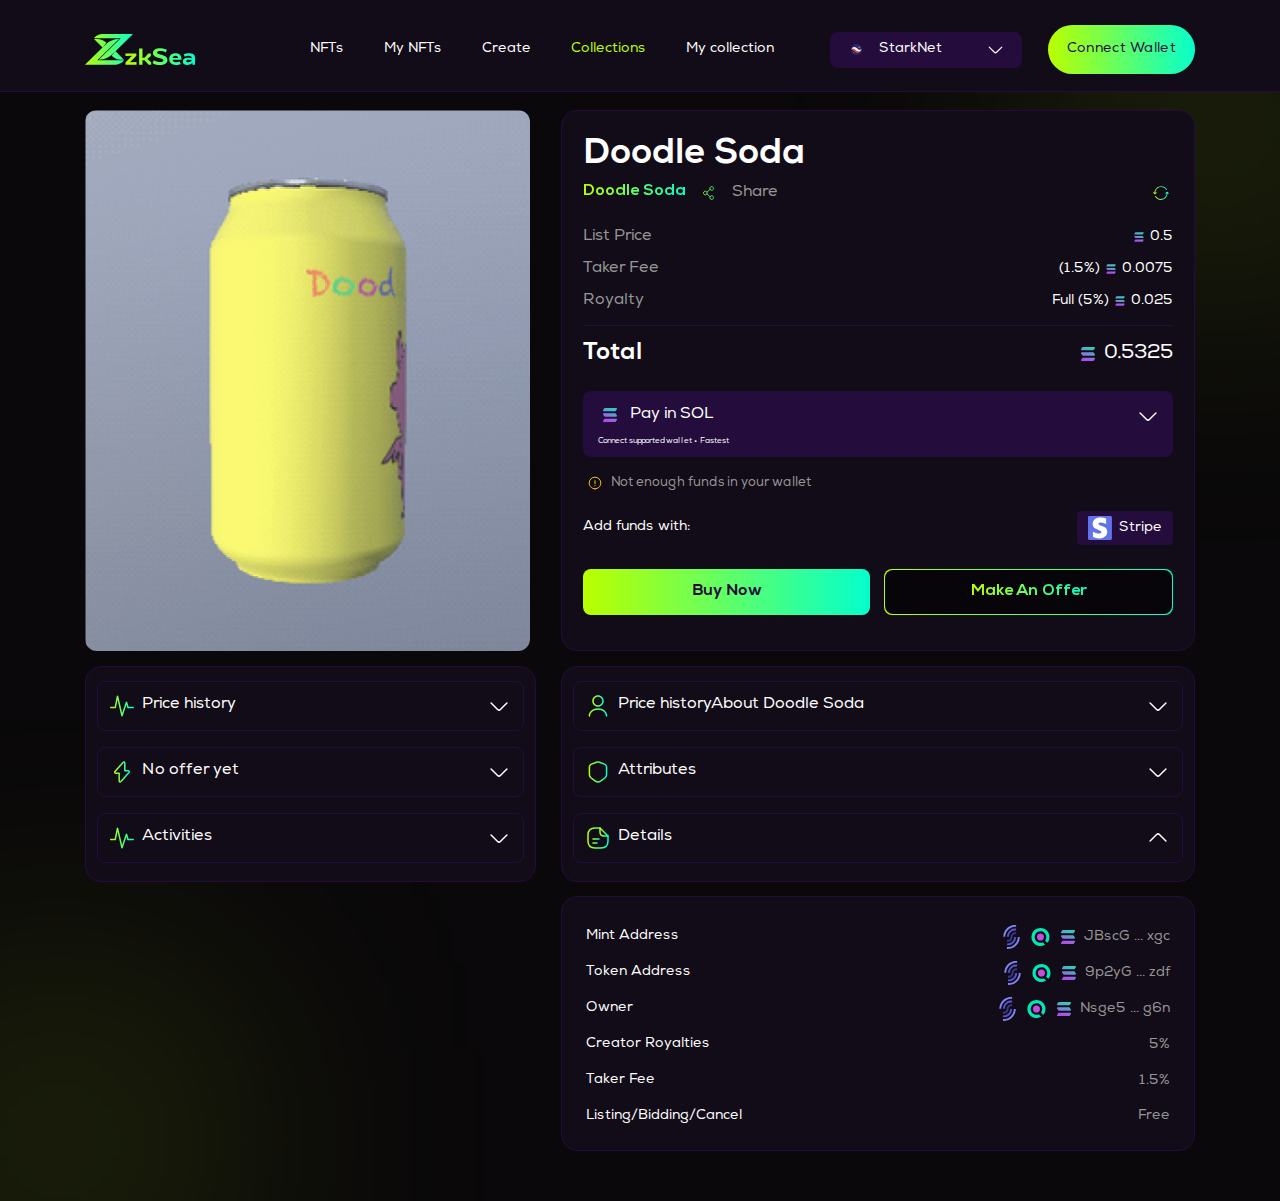
==== collection.html @ 0e2c384e "1" ====
<!DOCTYPE html>
<html lang="en">

<head>
  <meta charset="UTF-8" />
  <meta http-equiv="X-UA-Compatible" content="IE=edge" />
  <meta name="viewport" content="width=device-width, initial-scale=1.0" />
  <link rel="stylesheet" href="css/main.css" />
  <title>ZkSea</title>
</head>

<body>
  <div class="main">

    <!-- #header -->
    <header class="header" id="header">
      <div class="autoContainer">
        <div class="header__inner">
          <a href="./index.html" class="header__inner-logo">
            <img src="./images/icons/logo.svg" alt="">
          </a>
          <nav class="nav" id="menu">
            <div class="nav__inner">
              <div class="nav__inner-links">
                <a href="./index.html">NFTs</a>
                <a href="./myNfts.html">My NFTs</a>
                <a href="./createCollection.html">Create</a>
                <a href="./collection.html" class="active">Collections</a>
                <a href="#">My collection</a>
              </div>
              <div class="nav__inner-buttons">
                <div class="dropdown">
                  <div class="dropdown__button">
                    <span>
                      <img src="./images/icons/starkNet.svg" alt="">
                    </span>
                    StarkNet
                    <span class="arrow">
                      <img src="./images/icons/arrow-down.svg" alt="">
                    </span>
                  </div>
                  <div class="dropdown__content">
                    <div class="dropdown__content-item">
                      <p>
                        <span>
                          <img src="./images/icons/zkSync.svg" alt="">
                        </span>
                        zkSync Era
                      </p>
                      <p>
                        <span>
                          <img src="./images/icons/starkNet.svg" alt="">
                        </span>
                        StarkNet
                      </p>
                      <p>
                        <span>
                          <img src="./images/icons/starkNet.svg" alt="">
                        </span>
                        StarkNet Testnet
                      </p>
                      <p>
                        <span>
                          <img src="./images/icons/zkSync.svg" alt="">
                        </span>
                        ZkSync Era Testnet
                      </p>
                      <p>
                        <span>
                          <img src="./images/icons/blockChain.svg" alt="">
                        </span>
                        BlockChain
                      </p>
                    </div>
                  </div>
                </div>
                <button class="button--primary">
                  Connect Wallet
                </button>
              </div>
            </div>
          </nav>
          <div class="burger" id="menuBtn">
            <span></span>
          </div>
        </div>
      </div>
    </header>
    <!-- #header end -->

    <!-- #productDetails start -->
    <section class="productDetails">
      <div class="autoContainer">
        <div class="productDetails__inner">
          <div class="productDetails__inner-image">
            <div class="ratioImage">
              <img src="./images/cartProduct.png" alt="">
            </div>
          </div>
          <div class="productDetails__inner-info">
            <div class="productDetailsInfo__header">
              <h2>
                Doodle Soda
              </h2>
              <div class="productDetailsInfo__header-row">
                <div class="productDetailsInfo__header-row-items">
                  <h5>
                    Doodle Soda
                  </h5>
                  <button class="button button--icon">
                    <img src="./images/icons/share.svg" alt="">
                  </button>
                  <p>
                    Share
                  </p>
                </div>
                <button class="button button--icon">
                  <img src="./images/icons/refreshGradient.svg" alt="">
                </button>
              </div>
            </div>
            <div class="productDetailsInfo__row">
              <h5>
                List Price
              </h5>
              <div class="productDetailsInfo__row-body">
                <span class="icon icon--sm">
                  <img src="./images/icons/solana.svg" alt="">
                </span>
                <p>
                  0.5
                </p>
              </div>
            </div>
            <div class="productDetailsInfo__row">
              <h5>
                Taker Fee
              </h5>
              <div class="productDetailsInfo__row-body">
                <p>
                  (1.5%)
                </p>
                <span class="icon icon--sm">
                  <img src="./images/icons/solana.svg" alt="">
                </span>
                <p>
                  0.0075
                </p>
              </div>
            </div>
            <div class="productDetailsInfo__row">
              <h5>
                Royalty
              </h5>
              <div class="productDetailsInfo__row-body">
                <p>
                  Full (5%)
                </p>
                <span class="icon icon--sm">
                  <img src="./images/icons/solana.svg" alt="">
                </span>
                <p>
                  0.025
                </p>
              </div>
            </div>
            <div class="productDetailsInfo__row big">
              <h5>
                Total
              </h5>
              <div class="productDetailsInfo__row-body">
                <span class="icon">
                  <img src="./images/icons/solana.svg" alt="">
                </span>
                <p>
                  0.5325
                </p>
              </div>
            </div>
            <div class="dropdown big">
              <div class="dropdown__button">
                <div class="dropdown__button-body">
                  <span class="icon">
                    <img src="./images/icons/solana.svg" alt="">
                  </span>
                  <p>
                    Pay in SOL
                  </p>
                </div>
                <p class="sm">
                  Connect supported wallet • Fastest
                </p>
                <span class="icon arrow">
                  <img src="./images/icons/arrow-down.svg" alt="">
                </span>
              </div>
              <div class="dropdown__content">
                <div class="dropdown__content-item">
                  <div class="dropdown__content-item-body">
                    <span class="icon">
                      <img src="./images/icons/solana.svg" alt="">
                    </span>
                    <h6>
                      Pay in SOL
                    </h6>
                  </div>
                  <p class="sm">
                    Connect supported wallet • Fastest
                  </p>
                </div>
                <div class="dropdown__content-item">
                  <div class="dropdown__content-item-body">
                    <span class="icon">
                      <img src="./images/icons/solana.svg" alt="">
                    </span>
                    <h6>
                      Pay in SOL
                    </h6>
                  </div>
                  <p class="sm">
                    Connect supported wallet • Fastest
                  </p>
                </div>
                <div class="dropdown__content-item">
                  <div class="dropdown__content-item-body">
                    <span class="icon">
                      <img src="./images/icons/solana.svg" alt="">
                    </span>
                    <h6>
                      Pay in SOL
                    </h6>
                  </div>
                  <p class="sm">
                    Connect supported wallet • Fastest
                  </p>
                </div>
              </div>
            </div>
            <div class="productDetailsInfo__row">
              <div class="productDetailsInfo__row-body sm">
                <span class="icon">
                  <img src="./images/icons/infoYellow.svg" alt="">
                </span>
                <h5>
                  Not enough funds in your wallet
                </h5>
              </div>
            </div>
            <div class="productDetailsInfo__row">
              <h6>
                Add funds with:
              </h6>
              <div class="productDetailsInfo__row-fund">
                <span class="icon">
                  <img src="./images/icons/stripe.svg" alt="">
                </span>
                <p>
                  Stripe
                </p>
              </div>
            </div>
            <div class="productDetailsInfo__row">
              <button class="button button--primary">
                Buy Now
              </button>
              <button class="button button--border">
                <span>
                  Make an Offer
                </span>
              </button>
            </div>
          </div>
        </div>
      </div>
    </section>
    <!-- #productDetails end -->

    <!-- #tabs start -->
    <section class="tab">
      <div class="autoContainer">
        <div class="tab__inner">
          <div class="tab__inner-column">
            <div class="tabItem">
              <div class="tabItem__buttons">
                <div class="tabItem__buttons-body tabBtn" data-tab="#tab-1">
                  <span class="icon">
                    <img src="./images/icons/pulse.svg" alt="">
                  </span>
                  <h5>
                    Price history
                  </h5>
                  <span class="icon arrow">
                    <img src="./images/icons/arrow-down.svg" alt="">
                  </span>
                </div>
                <div class="tabItem__buttons-body tabBtn" data-tab="#tab-2">
                  <span class="icon">
                    <img src="./images/icons/flash.svg" alt="">
                  </span>
                  <h5>
                    No offer yet
                  </h5>
                  <span class="icon arrow">
                    <img src="./images/icons/arrow-down.svg" alt="">
                  </span>
                </div>
                <div class="tabItem__buttons-body tabBtn" data-tab="#tab-3">
                  <span class="icon">
                    <img src="./images/icons/pulse.svg" alt="">
                  </span>
                  <h5>
                    Activities
                  </h5>
                  <span class="icon arrow">
                    <img src="./images/icons/arrow-down.svg" alt="">
                  </span>
                </div>
              </div>
              <div class="tabItem__contents">
                <div class="tabItem__contents-item tabEvent" id="tab-1">
                  <div class="tabItem__contents-item-body tabEvent">
                    <h6>
                      Mint Address
                    </h6>
                    <div class="tabItem__contents-item-text">
                      <span class="icon">
                        <img src="./images/icons/solanafm.svg" alt="">
                      </span>
                      <span class="icon">
                        <img src="./images/icons/selonasarch.svg" alt="">
                      </span>
                      <span class="icon">
                        <img src="./images/icons/solana.svg" alt="">
                      </span>
                      <p>
                        JBscG ... xgc
                      </p>
                    </div>
                  </div>
                  <div class="tabItem__contents-item-body tabEvent">
                    <h6>
                      Token Address
                    </h6>
                    <div class="tabItem__contents-item-text">
                      <span class="icon">
                        <img src="./images/icons/solanafm.svg" alt="">
                      </span>
                      <span class="icon">
                        <img src="./images/icons/selonasarch.svg" alt="">
                      </span>
                      <span class="icon">
                        <img src="./images/icons/solana.svg" alt="">
                      </span>
                      <p>
                        9p2yG ... zdf
                      </p>
                    </div>
                  </div>
                  <div class="tabItem__contents-item-body tabEvent">
                    <h6>
                      Owner
                    </h6>
                    <div class="tabItem__contents-item-text">
                      <span class="icon">
                        <img src="./images/icons/solanafm.svg" alt="">
                      </span>
                      <span class="icon">
                        <img src="./images/icons/selonasarch.svg" alt="">
                      </span>
                      <span class="icon">
                        <img src="./images/icons/solana.svg" alt="">
                      </span>
                      <p>
                        Nsge5 ... g6n
                      </p>
                    </div>
                  </div>
                  <div class="tabItem__contents-item-body tabEvent">
                    <h6>
                      Creator Royalties
                    </h6>
                    <p>
                      5%
                    </p>
                  </div>
                  <div class="tabItem__contents-item-body tabEvent">
                    <h6>
                      Taker Fee
                    </h6>
                    <p>
                      1.5%
                    </p>
                  </div>
                  <div class="tabItem__contents-item-body tabEvent">
                    <h6>
                      Listing/Bidding/Cancel
                    </h6>
                    <p>
                      Free
                    </p>
                  </div>
                </div>
                <div class="tabItem__contents-item tabEvent" id="tab-2">
                  <div class="tabItem__contents-item-body tabEvent">
                    <h6>
                      Mint Address
                    </h6>
                    <div class="tabItem__contents-item-text">
                      <span class="icon">
                        <img src="./images/icons/solanafm.svg" alt="">
                      </span>
                      <span class="icon">
                        <img src="./images/icons/selonasarch.svg" alt="">
                      </span>
                      <span class="icon">
                        <img src="./images/icons/solana.svg" alt="">
                      </span>
                      <p>
                        JBscG ... xgc
                      </p>
                    </div>
                  </div>
                  <div class="tabItem__contents-item-body tabEvent">
                    <h6>
                      Token Address
                    </h6>
                    <div class="tabItem__contents-item-text">
                      <span class="icon">
                        <img src="./images/icons/solanafm.svg" alt="">
                      </span>
                      <span class="icon">
                        <img src="./images/icons/selonasarch.svg" alt="">
                      </span>
                      <span class="icon">
                        <img src="./images/icons/solana.svg" alt="">
                      </span>
                      <p>
                        9p2yG ... zdf
                      </p>
                    </div>
                  </div>
                  <div class="tabItem__contents-item-body tabEvent">
                    <h6>
                      Owner
                    </h6>
                    <div class="tabItem__contents-item-text">
                      <span class="icon">
                        <img src="./images/icons/solanafm.svg" alt="">
                      </span>
                      <span class="icon">
                        <img src="./images/icons/selonasarch.svg" alt="">
                      </span>
                      <span class="icon">
                        <img src="./images/icons/solana.svg" alt="">
                      </span>
                      <p>
                        Nsge5 ... g6n
                      </p>
                    </div>
                  </div>
                  <div class="tabItem__contents-item-body tabEvent">
                    <h6>
                      Creator Royalties
                    </h6>
                    <p>
                      5%
                    </p>
                  </div>
                  <div class="tabItem__contents-item-body tabEvent">
                    <h6>
                      Taker Fee
                    </h6>
                    <p>
                      1.5%
                    </p>
                  </div>
                  <div class="tabItem__contents-item-body tabEvent">
                    <h6>
                      Listing/Bidding/Cancel
                    </h6>
                    <p>
                      Free
                    </p>
                  </div>
                </div>
                <div class="tabItem__contents-item tabEvent" id="tab-3">
                  <div class="tabItem__contents-item-body tabEvent">
                    <h6>
                      Mint Address
                    </h6>
                    <div class="tabItem__contents-item-text">
                      <span class="icon">
                        <img src="./images/icons/solanafm.svg" alt="">
                      </span>
                      <span class="icon">
                        <img src="./images/icons/selonasarch.svg" alt="">
                      </span>
                      <span class="icon">
                        <img src="./images/icons/solana.svg" alt="">
                      </span>
                      <p>
                        JBscG ... xgc
                      </p>
                    </div>
                  </div>
                  <div class="tabItem__contents-item-body tabEvent">
                    <h6>
                      Token Address
                    </h6>
                    <div class="tabItem__contents-item-text">
                      <span class="icon">
                        <img src="./images/icons/solanafm.svg" alt="">
                      </span>
                      <span class="icon">
                        <img src="./images/icons/selonasarch.svg" alt="">
                      </span>
                      <span class="icon">
                        <img src="./images/icons/solana.svg" alt="">
                      </span>
                      <p>
                        9p2yG ... zdf
                      </p>
                    </div>
                  </div>
                  <div class="tabItem__contents-item-body tabEvent">
                    <h6>
                      Owner
                    </h6>
                    <div class="tabItem__contents-item-text">
                      <span class="icon">
                        <img src="./images/icons/solanafm.svg" alt="">
                      </span>
                      <span class="icon">
                        <img src="./images/icons/selonasarch.svg" alt="">
                      </span>
                      <span class="icon">
                        <img src="./images/icons/solana.svg" alt="">
                      </span>
                      <p>
                        Nsge5 ... g6n
                      </p>
                    </div>
                  </div>
                  <div class="tabItem__contents-item-body tabEvent">
                    <h6>
                      Creator Royalties
                    </h6>
                    <p>
                      5%
                    </p>
                  </div>
                  <div class="tabItem__contents-item-body tabEvent">
                    <h6>
                      Taker Fee
                    </h6>
                    <p>
                      1.5%
                    </p>
                  </div>
                  <div class="tabItem__contents-item-body tabEvent">
                    <h6>
                      Listing/Bidding/Cancel
                    </h6>
                    <p>
                      Free
                    </p>
                  </div>
                </div>
              </div>
            </div>
          </div>
          <div class="tab__inner-column">
            <div class="tabItem">
              <div class="tabItem__buttons">
                <div class="tabItem__buttons-body tabBtn" data-tab="#tab-4">
                  <span class="icon">
                    <img src="./images/icons/user.svg" alt="">
                  </span>
                  <h5>
                    Price historyAbout Doodle Soda
                  </h5>
                  <span class="icon arrow">
                    <img src="./images/icons/arrow-down.svg" alt="">
                  </span>
                </div>
                <div class="tabItem__buttons-body tabBtn" data-tab="#tab-5">
                  <span class="icon">
                    <img src="./images/icons/shield.svg" alt="">
                  </span>
                  <h5>
                    Attributes
                  </h5>
                  <span class="icon arrow">
                    <img src="./images/icons/arrow-down.svg" alt="">
                  </span>
                </div>
                <div class="tabItem__buttons-body tabBtn active" data-tab="#tab-6">
                  <span class="icon">
                    <img src="./images/icons/details.svg" alt="">
                  </span>
                  <h5>
                    Details
                  </h5>
                  <span class="icon arrow">
                    <img src="./images/icons/arrow-down.svg" alt="">
                  </span>
                </div>
              </div>
              <div class="tabItem__contents">
                <div class="tabItem__contents-item tabEvent" id="tab-4">
                  <div class="tabItem__contents-item-body tabEvent">
                    <h6>
                      Mint Address
                    </h6>
                    <div class="tabItem__contents-item-text">
                      <span class="icon">
                        <img src="./images/icons/solanafm.svg" alt="">
                      </span>
                      <span class="icon">
                        <img src="./images/icons/selonasarch.svg" alt="">
                      </span>
                      <span class="icon">
                        <img src="./images/icons/solana.svg" alt="">
                      </span>
                      <p>
                        JBscG ... xgc
                      </p>
                    </div>
                  </div>
                  <div class="tabItem__contents-item-body tabEvent">
                    <h6>
                      Token Address
                    </h6>
                    <div class="tabItem__contents-item-text">
                      <span class="icon">
                        <img src="./images/icons/solanafm.svg" alt="">
                      </span>
                      <span class="icon">
                        <img src="./images/icons/selonasarch.svg" alt="">
                      </span>
                      <span class="icon">
                        <img src="./images/icons/solana.svg" alt="">
                      </span>
                      <p>
                        9p2yG ... zdf
                      </p>
                    </div>
                  </div>
                  <div class="tabItem__contents-item-body tabEvent">
                    <h6>
                      Owner
                    </h6>
                    <div class="tabItem__contents-item-text">
                      <span class="icon">
                        <img src="./images/icons/solanafm.svg" alt="">
                      </span>
                      <span class="icon">
                        <img src="./images/icons/selonasarch.svg" alt="">
                      </span>
                      <span class="icon">
                        <img src="./images/icons/solana.svg" alt="">
                      </span>
                      <p>
                        Nsge5 ... g6n
                      </p>
                    </div>
                  </div>
                  <div class="tabItem__contents-item-body tabEvent">
                    <h6>
                      Creator Royalties
                    </h6>
                    <p>
                      5%
                    </p>
                  </div>
                  <div class="tabItem__contents-item-body tabEvent">
                    <h6>
                      Taker Fee
                    </h6>
                    <p>
                      1.5%
                    </p>
                  </div>
                  <div class="tabItem__contents-item-body tabEvent">
                    <h6>
                      Listing/Bidding/Cancel
                    </h6>
                    <p>
                      Free
                    </p>
                  </div>
                </div>
                <div class="tabItem__contents-item tabEvent" id="tab-5">
                  <div class="tabItem__contents-item-body tabEvent">
                    <h6>
                      Mint Address
                    </h6>
                    <div class="tabItem__contents-item-text">
                      <span class="icon">
                        <img src="./images/icons/solanafm.svg" alt="">
                      </span>
                      <span class="icon">
                        <img src="./images/icons/selonasarch.svg" alt="">
                      </span>
                      <span class="icon">
                        <img src="./images/icons/solana.svg" alt="">
                      </span>
                      <p>
                        JBscG ... xgc
                      </p>
                    </div>
                  </div>
                  <div class="tabItem__contents-item-body tabEvent">
                    <h6>
                      Token Address
                    </h6>
                    <div class="tabItem__contents-item-text">
                      <span class="icon">
                        <img src="./images/icons/solanafm.svg" alt="">
                      </span>
                      <span class="icon">
                        <img src="./images/icons/selonasarch.svg" alt="">
                      </span>
                      <span class="icon">
                        <img src="./images/icons/solana.svg" alt="">
                      </span>
                      <p>
                        9p2yG ... zdf
                      </p>
                    </div>
                  </div>
                  <div class="tabItem__contents-item-body tabEvent">
                    <h6>
                      Owner
                    </h6>
                    <div class="tabItem__contents-item-text">
                      <span class="icon">
                        <img src="./images/icons/solanafm.svg" alt="">
                      </span>
                      <span class="icon">
                        <img src="./images/icons/selonasarch.svg" alt="">
                      </span>
                      <span class="icon">
                        <img src="./images/icons/solana.svg" alt="">
                      </span>
                      <p>
                        Nsge5 ... g6n
                      </p>
                    </div>
                  </div>
                  <div class="tabItem__contents-item-body tabEvent">
                    <h6>
                      Creator Royalties
                    </h6>
                    <p>
                      5%
                    </p>
                  </div>
                  <div class="tabItem__contents-item-body tabEvent">
                    <h6>
                      Taker Fee
                    </h6>
                    <p>
                      1.5%
                    </p>
                  </div>
                  <div class="tabItem__contents-item-body tabEvent">
                    <h6>
                      Listing/Bidding/Cancel
                    </h6>
                    <p>
                      Free
                    </p>
                  </div>
                </div>
                <div class="tabItem__contents-item tabEvent active" id="tab-6">
                  <div class="tabItem__contents-item-body tabEvent">
                    <h6>
                      Mint Address
                    </h6>
                    <div class="tabItem__contents-item-text">
                      <span class="icon">
                        <img src="./images/icons/solanafm.svg" alt="">
                      </span>
                      <span class="icon">
                        <img src="./images/icons/selonasarch.svg" alt="">
                      </span>
                      <span class="icon">
                        <img src="./images/icons/solana.svg" alt="">
                      </span>
                      <p>
                        JBscG ... xgc
                      </p>
                    </div>
                  </div>
                  <div class="tabItem__contents-item-body tabEvent">
                    <h6>
                      Token Address
                    </h6>
                    <div class="tabItem__contents-item-text">
                      <span class="icon">
                        <img src="./images/icons/solanafm.svg" alt="">
                      </span>
                      <span class="icon">
                        <img src="./images/icons/selonasarch.svg" alt="">
                      </span>
                      <span class="icon">
                        <img src="./images/icons/solana.svg" alt="">
                      </span>
                      <p>
                        9p2yG ... zdf
                      </p>
                    </div>
                  </div>
                  <div class="tabItem__contents-item-body tabEvent">
                    <h6>
                      Owner
                    </h6>
                    <div class="tabItem__contents-item-text">
                      <span class="icon">
                        <img src="./images/icons/solanafm.svg" alt="">
                      </span>
                      <span class="icon">
                        <img src="./images/icons/selonasarch.svg" alt="">
                      </span>
                      <span class="icon">
                        <img src="./images/icons/solana.svg" alt="">
                      </span>
                      <p>
                        Nsge5 ... g6n
                      </p>
                    </div>
                  </div>
                  <div class="tabItem__contents-item-body tabEvent">
                    <h6>
                      Creator Royalties
                    </h6>
                    <p>
                      5%
                    </p>
                  </div>
                  <div class="tabItem__contents-item-body tabEvent">
                    <h6>
                      Taker Fee
                    </h6>
                    <p>
                      1.5%
                    </p>
                  </div>
                  <div class="tabItem__contents-item-body tabEvent">
                    <h6>
                      Listing/Bidding/Cancel
                    </h6>
                    <p>
                      Free
                    </p>
                  </div>
                </div>
              </div>
            </div>
          </div>
        </div>
      </div>
    </section>
    <!-- #tabs end -->

    <!-- #bubles start -->
    <div class="bubles">
      <div class="top blur">
      </div>
      <div class="bottomLeft blur">
      </div>
    </div>
    <!-- #bubles end -->

    <!-- #signIn start -->
    <div class="signIn">
      <div class="autoContainer">
        <div class="signIn__inner">
          <div class="signIn__inner-header">
            <div class="signIn__inner-header-avatar">
              <span>
                <!-- Avatar -->
              </span>
            </div>
            <div class="signIn__inner-header-text">
              <h5>
                RMnftdN...Q4V
              </h5>
              <p>
                <strong>
                  Sign
                </strong> in to see your level status
              </p>
            </div>
            <div class="signIn__inner-header-close"></div>
          </div>
          <button class="signIn__inner-button">
            <span class="icon">
              <svg class="stroke">
                <use xlink:href="#items"></use>
              </svg>
            </span>
            <p>
              My items
            </p>
          </button>
          <button class="signIn__inner-button">
            <span class="icon">
              <svg class="stroke">
                <use xlink:href="#rewards"></use>
              </svg>
            </span>
            <p>
              My rewards
            </p>
          </button>
          <button class="signIn__inner-button">
            <span class="icon">
              <svg>
                <use xlink:href="#settings"></use>
              </svg>
            </span>
            <p>
              Profile settings
            </p>
          </button>
          <button class="signIn__inner-button">
            <div class="signIn__inner-button-bg">
              <span class="icon">
                <img src="./images/icons/solana.svg" alt="">
              </span>
            </div>
            <div class="signIn__inner-button-text">
              <p>
                Main Wallet
              </p>
              <p>
                0.00
              </p>
            </div>
            <span class="icon copy">
              <svg class="stroke">
                <use xlink:href="#copy"></use>
              </svg>
            </span>
          </button>
          <button class="signIn__inner-button">
            <div class="signIn__inner-button-bg">
              <span class="icon">
                <img src="./images/icons/solana.svg" alt="">
              </span>
            </div>
            <div class="signIn__inner-button-text">
              <p>
                Bidding wallet
              </p>
              <p>
                0.00
              </p>
            </div>
            <span class="icon copy">
              <svg class="stroke">
                <use xlink:href="#copy"></use>
              </svg>
            </span>
          </button>
          <div class="signIn__inner-text">
            <h6>
              Add funds with:
            </h6>
            <div class="signIn__inner-text-fund">
              <span class="icon">
                <img src="./images/icons/stripe.svg" alt="">
              </span>
              <p>
                Stripe
              </p>
            </div>
          </div>
          <button class="signIn__inner-button">
            <span class="icon">
              <svg class="stroke">
                <use xlink:href="#wallet"></use>
              </svg>
            </span>
            <p>
              Manage wallet
            </p>
          </button>
          <button class="signIn__inner-button">
            <span class="icon">
              <img src="./images/icons/refreshGradient.svg" alt="">
            </span>
            <p>
              Connect a different wallet
            </p>
          </button>
          <button class="signIn__inner-button">
            <span class="icon">
              <svg class="stroke">
                <use xlink:href="#verifyCart"></use>
              </svg>
            </span>
            <p>
              Verify wallet
            </p>
          </button>
        </div>
      </div>
    </div>

  </div>

  <!-- #signIn end -->
  <script src="js/main.js"></script>
  <!-- Svg start -->
  <svg style="display: none">
    <symbol id="discord" viewBox="0 0 20 20">
      <g>
        <path
          d="M14.8516 5.54901C13.9593 5.13959 13.0024 4.83794 12.002 4.66515C11.9837 4.66182 11.9655 4.67016 11.9562 4.68681C11.8331 4.9057 11.6968 5.19122 11.6013 5.41566C10.5253 5.25455 9.4547 5.25455 8.40071 5.41566C8.30522 5.18624 8.16397 4.9057 8.04035 4.68681C8.03097 4.6707 8.01276 4.66236 7.99454 4.66515C6.99464 4.83736 6.03777 5.13902 5.14489 5.54901C5.13715 5.55235 5.13053 5.5579 5.12613 5.56512C3.31116 8.27666 2.81395 10.9216 3.05785 13.5337C3.05895 13.5464 3.06614 13.5586 3.07606 13.5664C4.27353 14.4458 5.4335 14.9797 6.5719 15.3336C6.59012 15.3391 6.60942 15.3325 6.62101 15.3175C6.8903 14.9497 7.13035 14.562 7.33616 14.1542C7.3483 14.1303 7.33671 14.102 7.31188 14.0925C6.93112 13.9481 6.56857 13.772 6.2198 13.572C6.19221 13.5559 6.19 13.5165 6.2154 13.4976C6.28879 13.4426 6.36221 13.3853 6.43229 13.3276C6.44498 13.317 6.46264 13.3148 6.47754 13.3214C8.76873 14.3675 11.2492 14.3675 13.5134 13.3214C13.5283 13.3142 13.5459 13.3165 13.5592 13.327C13.6293 13.3848 13.7027 13.4425 13.7766 13.4975C13.802 13.5164 13.8003 13.5559 13.7727 13.572C13.424 13.7759 13.0614 13.9481 12.6801 14.092C12.6553 14.1014 12.6442 14.1303 12.6564 14.1542C12.8667 14.5614 13.1067 14.9491 13.371 15.3169C13.3821 15.3325 13.4019 15.3391 13.4201 15.3336C14.564 14.9797 15.724 14.4458 16.9215 13.5664C16.932 13.5586 16.9386 13.547 16.9397 13.5342C17.2316 10.5143 16.4508 7.89111 14.8698 5.56566C14.8659 5.5579 14.8593 5.55235 14.8516 5.54901ZM7.67837 11.9432C6.98857 11.9432 6.42017 11.3099 6.42017 10.5321C6.42017 9.75437 6.97752 9.12106 7.67837 9.12106C8.38469 9.12106 8.94758 9.75992 8.93654 10.5321C8.93654 11.3099 8.37916 11.9432 7.67837 11.9432ZM12.3303 11.9432C11.6405 11.9432 11.0721 11.3099 11.0721 10.5321C11.0721 9.75437 11.6295 9.12106 12.3303 9.12106C13.0366 9.12106 13.5995 9.75992 13.5885 10.5321C13.5885 11.3099 13.0366 11.9432 12.3303 11.9432Z" />
      </g>
    </symbol>
    <symbol id="twitter" viewBox="0 0 20 20">
      <g>
        <path
          d="M17 5.42062C16.4794 5.66154 15.9246 5.82123 15.3462 5.89877C15.9412 5.524 16.3954 4.93508 16.6089 4.22523C16.0541 4.57415 15.4416 4.82062 14.7889 4.95815C14.2621 4.36646 13.5114 4 12.6924 4C11.1034 4 9.82412 5.36062 9.82412 7.02862C9.82412 7.26862 9.84338 7.49938 9.89062 7.71908C7.5045 7.59631 5.39313 6.38985 3.97475 4.552C3.72712 5.00523 3.58188 5.524 3.58188 6.08246C3.58188 7.13108 4.09375 8.06062 4.85675 8.59877C4.39562 8.58954 3.94325 8.44831 3.56 8.22585C3.56 8.23508 3.56 8.24708 3.56 8.25908C3.56 9.73046 4.55487 10.9526 5.8595 11.2342C5.62587 11.3015 5.37125 11.3338 5.107 11.3338C4.92325 11.3338 4.73775 11.3228 4.56362 11.2822C4.9355 12.4812 5.99075 13.3628 7.2455 13.3914C6.269 14.1972 5.02912 14.6828 3.68688 14.6828C3.4515 14.6828 3.22575 14.6717 3 14.6412C4.27137 15.5062 5.77813 16 7.403 16C12.6845 16 15.572 11.3846 15.572 7.384C15.572 7.25015 15.5676 7.12092 15.5615 6.99262C16.1311 6.56615 16.6097 6.03354 17 5.42062Z" />
      </g>
    </symbol>
    <symbol id="globus" viewBox="0 0 20 20">
      <g>
        <path
          d="M12.5135 7.1284C12.0211 4.78326 10.9711 3.2996 9.99988 3.2996C9.0287 3.2996 7.97864 4.78326 7.48628 7.1284H12.5135Z" />
        <path
          d="M7.19973 10C7.19962 10.6403 7.24125 11.2798 7.32434 11.9144H12.6754C12.7585 11.2798 12.8001 10.6403 12.8 10C12.8001 9.35973 12.7585 8.72017 12.6754 8.0856H7.32434C7.24125 8.72017 7.19962 9.35973 7.19973 10Z" />
        <path
          d="M7.48628 12.8716C7.97864 15.2167 9.0287 16.7004 9.99988 16.7004C10.9711 16.7004 12.0211 15.2167 12.5135 12.8716H7.48628Z" />
        <path
          d="M13.4693 7.1284H16.4094C15.9677 6.09738 15.2964 5.18689 14.4496 4.46994C13.6027 3.75299 12.6038 3.24955 11.533 3C12.4183 3.79878 13.1127 5.27574 13.4693 7.1284Z" />
        <path
          d="M16.745 8.0856H13.6181C13.6951 8.72068 13.7336 9.36004 13.7334 10C13.7335 10.64 13.6948 11.2793 13.6177 11.9144H16.7445C17.0849 10.662 17.0853 9.338 16.745 8.0856Z" />
        <path
          d="M11.533 17C12.604 16.7506 13.6031 16.2472 14.4501 15.5303C15.2971 14.8133 15.9685 13.9027 16.4104 12.8716H13.4702C13.1127 14.7243 12.4183 16.2012 11.533 17Z" />
        <path
          d="M6.5305 12.8716H3.59034C4.0322 13.9027 4.70358 14.8133 5.5506 15.5303C6.39763 16.2472 7.39673 16.7506 8.46774 17C7.58149 16.2012 6.88705 14.7243 6.5305 12.8716Z" />
        <path
          d="M8.4668 3C7.39579 3.24942 6.3967 3.7528 5.54967 4.46975C4.70264 5.18671 4.03127 6.09727 3.58941 7.1284H6.52957C6.88705 5.27574 7.58149 3.79878 8.4668 3Z" />
        <path
          d="M6.26635 10C6.26629 9.36003 6.30495 8.72067 6.38209 8.0856H3.25526C2.91491 9.338 2.91491 10.662 3.25526 11.9144H6.38209C6.30495 11.2793 6.26629 10.64 6.26635 10Z" />
      </g>
    </symbol>
    <symbol id="more" viewBox="0 0 20 20">
      <g>
        <circle cx="10" cy="6" r="1" />
        <circle cx="10" cy="10" r="1" />
        <circle cx="10" cy="14" r="1" />
      </g>
    </symbol>
    <symbol id="refresh" viewBox="0 0 24 24">
      <g>
        <path
          d="M5.36297 11.6667H4.86297H5.36297ZM5.36297 13L5.01333 13.3574C5.20766 13.5475 5.51828 13.5475 5.71262 13.3574L5.36297 13ZM7.07559 12.0241C7.27299 11.831 7.27646 11.5144 7.08336 11.317C6.89026 11.1196 6.57369 11.1161 6.3763 11.3092L7.07559 12.0241ZM4.34965 11.3092C4.15225 11.1161 3.83569 11.1196 3.64258 11.317C3.44948 11.5144 3.45296 11.831 3.65035 12.0241L4.34965 11.3092ZM17.5757 8.46455C17.7218 8.69887 18.0302 8.77039 18.2645 8.62428C18.4989 8.47817 18.5704 8.16978 18.4243 7.93545L17.5757 8.46455ZM12.1778 4.5C8.14836 4.5 4.86297 7.69832 4.86297 11.6667H5.86297C5.86297 8.27122 8.67981 5.5 12.1778 5.5V4.5ZM4.86297 11.6667L4.86297 13H5.86297L5.86297 11.6667H4.86297ZM5.71262 13.3574L7.07559 12.0241L6.3763 11.3092L5.01333 12.6426L5.71262 13.3574ZM5.71262 12.6426L4.34965 11.3092L3.65035 12.0241L5.01333 13.3574L5.71262 12.6426ZM18.4243 7.93545C17.1385 5.87329 14.8199 4.5 12.1778 4.5V5.5C14.4673 5.5 16.4686 6.68889 17.5757 8.46455L18.4243 7.93545Z" />
        <path
          d="M18.637 11L18.9867 10.6426C18.7923 10.4525 18.4817 10.4525 18.2874 10.6426L18.637 11ZM16.9244 11.9759C16.727 12.169 16.7235 12.4856 16.9166 12.683C17.1097 12.8804 17.4263 12.8839 17.6237 12.6908L16.9244 11.9759ZM19.6504 12.6908C19.8478 12.8839 20.1643 12.8804 20.3574 12.683C20.5505 12.4856 20.547 12.169 20.3496 11.9759L19.6504 12.6908ZM6.42428 15.5355C6.27817 15.3011 5.96978 15.2296 5.73545 15.3757C5.50113 15.5218 5.42961 15.8302 5.57572 16.0645L6.42428 15.5355ZM11.8222 19.5C15.8516 19.5 19.137 16.3017 19.137 12.3333H18.137C18.137 15.7288 15.3202 18.5 11.8222 18.5V19.5ZM19.137 12.3333V11H18.137V12.3333H19.137ZM18.2874 10.6426L16.9244 11.9759L17.6237 12.6908L18.9867 11.3574L18.2874 10.6426ZM18.2874 11.3574L19.6504 12.6908L20.3496 11.9759L18.9867 10.6426L18.2874 11.3574ZM5.57572 16.0645C6.86152 18.1267 9.18008 19.5 11.8222 19.5V18.5C9.53271 18.5 7.53144 17.3111 6.42428 15.5355L5.57572 16.0645Z" />
      </g>
    </symbol>
    <symbol id="filter" viewBox="0 0 24 24">
      <g>
        <path
          d="M8.15007 6.22498H15.8501C16.4917 6.22498 17.0167 6.74998 17.0167 7.39164V8.67498C17.0167 9.14164 16.7251 9.72498 16.4334 10.0166L13.9251 12.2333C13.5751 12.525 13.3417 13.1083 13.3417 13.575V16.0833C13.3417 16.4333 13.1084 16.9 12.8167 17.075L12.0001 17.6C11.2417 18.0666 10.1917 17.5416 10.1917 16.6083V13.5166C10.1917 13.1083 9.9584 12.5833 9.72507 12.2916L7.5084 9.95831C7.21673 9.66664 6.9834 9.14164 6.9834 8.79164V7.44998C6.9834 6.74998 7.5084 6.22498 8.15007 6.22498Z"
          stroke-miterlimit="10" stroke-linecap="round" stroke-linejoin="round" />
        <path d="M11.3758 6.22498L8.5 10.8333" stroke-miterlimit="10" stroke-linecap="round" stroke-linejoin="round" />
      </g>
    </symbol>
    <symbol id="search" viewBox="0 0 24 24">
      <g>
        <path
          d="M11.7082 17.6875C8.41234 17.6875 5.729 15.0042 5.729 11.7084C5.729 8.41252 8.41234 5.72919 11.7082 5.72919C15.004 5.72919 17.6873 8.41252 17.6873 11.7084C17.6873 15.0042 15.004 17.6875 11.7082 17.6875ZM11.7082 6.60419C8.89067 6.60419 6.604 8.89669 6.604 11.7084C6.604 14.52 8.89067 16.8125 11.7082 16.8125C14.5257 16.8125 16.8123 14.52 16.8123 11.7084C16.8123 8.89669 14.5257 6.60419 11.7082 6.60419Z" />
        <path
          d="M17.8332 18.2709C17.7223 18.2709 17.6115 18.23 17.524 18.1425L16.3573 16.9759C16.1882 16.8067 16.1882 16.5267 16.3573 16.3575C16.5265 16.1884 16.8065 16.1884 16.9757 16.3575L18.1423 17.5242C18.3115 17.6934 18.3115 17.9734 18.1423 18.1425C18.0548 18.23 17.944 18.2709 17.8332 18.2709Z" />
      </g>
    </symbol>
    <symbol id="filter1" viewBox="0 0 24 24">
      <g>
        <path d="M8.45817 3.66669V8.50002H3.6665C3.6665 5.49169 5.45817 3.68335 8.45817 3.66669Z" />
        <path d="M20.3332 8.50002H15.5415V3.66669C18.5415 3.68335 20.3332 5.49169 20.3332 8.50002Z" />
        <path d="M20.3332 15.5833C20.2998 18.5416 18.5165 20.3166 15.5415 20.3333V15.5833H20.3332Z" />
        <path d="M8.45817 15.5833V20.3333C5.48317 20.3166 3.69984 18.5416 3.6665 15.5833H8.45817Z" />
        <path d="M8.45817 9.75H3.6665V14.3333H8.45817V9.75Z" />
        <path d="M20.3332 9.75H15.5415V14.3333H20.3332V9.75Z" />
        <path d="M14.2918 9.75H9.7085V14.3333H14.2918V9.75Z" />
        <path d="M14.2918 3.66669H9.7085V8.50002H14.2918V3.66669Z" />
        <path d="M14.2918 15.5833H9.7085V20.3333H14.2918V15.5833Z" />
      </g>
    </symbol>
    <symbol id="filter2" viewBox="0 0 24 24">
      <g>
        <path
          d="M20.3333 9.10002V5.31669C20.3333 4.14169 19.8 3.66669 18.475 3.66669H15.1083C13.7833 3.66669 13.25 4.14169 13.25 5.31669V9.09169C13.25 10.275 13.7833 10.7417 15.1083 10.7417H18.475C19.8 10.75 20.3333 10.275 20.3333 9.10002Z" />
        <path
          d="M20.3333 18.475V15.1083C20.3333 13.7833 19.8 13.25 18.475 13.25H15.1083C13.7833 13.25 13.25 13.7833 13.25 15.1083V18.475C13.25 19.8 13.7833 20.3333 15.1083 20.3333H18.475C19.8 20.3333 20.3333 19.8 20.3333 18.475Z" />
        <path
          d="M10.7498 9.10002V5.31669C10.7498 4.14169 10.2165 3.66669 8.8915 3.66669H5.52484C4.19984 3.66669 3.6665 4.14169 3.6665 5.31669V9.09169C3.6665 10.275 4.19984 10.7417 5.52484 10.7417H8.8915C10.2165 10.75 10.7498 10.275 10.7498 9.10002Z" />
        <path
          d="M10.7498 18.475V15.1083C10.7498 13.7833 10.2165 13.25 8.8915 13.25H5.52484C4.19984 13.25 3.6665 13.7833 3.6665 15.1083V18.475C3.6665 19.8 4.19984 20.3333 5.52484 20.3333H8.8915C10.2165 20.3333 10.7498 19.8 10.7498 18.475Z" />
      </g>
    </symbol>
    <symbol id="copy" viewBox="0 0 14 14">
      <g>
        <path
          d="M9.33317 7.52496V9.97496C9.33317 12.0166 8.5165 12.8333 6.47484 12.8333H4.02484C1.98317 12.8333 1.1665 12.0166 1.1665 9.97496V7.52496C1.1665 5.48329 1.98317 4.66663 4.02484 4.66663H6.47484C8.5165 4.66663 9.33317 5.48329 9.33317 7.52496Z"
          stroke-linecap="round" stroke-linejoin="round" />
        <path
          d="M12.8332 4.02496V6.47496C12.8332 8.51663 12.0165 9.33329 9.97484 9.33329H9.33317V7.52496C9.33317 5.48329 8.5165 4.66663 6.47484 4.66663H4.6665V4.02496C4.6665 1.98329 5.48317 1.16663 7.52484 1.16663H9.97484C12.0165 1.16663 12.8332 1.98329 12.8332 4.02496Z"
          stroke-linecap="round" stroke-linejoin="round" />
      </g>
    </symbol>
    <symbol id="items" viewBox="0 0 24 24">
      <g>
        <path
          d="M12.5887 6.70327L16.0304 8.2316C17.0221 8.6691 17.0221 9.39244 16.0304 9.82994L12.5887 11.3583C12.1979 11.5333 11.5562 11.5333 11.1654 11.3583L7.72373 9.82994C6.73206 9.39244 6.73206 8.6691 7.72373 8.2316L11.1654 6.70327C11.5562 6.52827 12.1979 6.52827 12.5887 6.70327Z"
          stroke-linecap="round" stroke-linejoin="round" />
        <path
          d="M6.75 11.4166C6.75 11.9066 7.1175 12.4725 7.56667 12.6708L11.5275 14.4325C11.8308 14.5666 12.175 14.5666 12.4725 14.4325L16.4333 12.6708C16.8825 12.4725 17.25 11.9066 17.25 11.4166"
          stroke-linecap="round" stroke-linejoin="round" />
        <path
          d="M6.75 14.3334C6.75 14.8759 7.07083 15.3659 7.56667 15.5875L11.5275 17.3492C11.8308 17.4834 12.175 17.4834 12.4725 17.3492L16.4333 15.5875C16.9292 15.3659 17.25 14.8759 17.25 14.3334"
          stroke-linecap="round" stroke-linejoin="round" />
      </g>
    </symbol>
    <symbol id="verifyCart" viewBox="0 0 24 24">
      <g>
        <path
          d="M11.8477 15.3543H15.301C15.2485 15.4009 15.196 15.4418 15.1435 15.4884L12.6527 17.3551C11.8302 17.9676 10.4885 17.9676 9.66019 17.3551L7.16352 15.4884C6.61519 15.0801 6.16602 14.1759 6.16602 13.4934V9.17091C6.16602 8.45925 6.70852 7.67175 7.37352 7.42091L10.2785 6.33008C10.7569 6.14925 11.5502 6.14925 12.0285 6.33008L14.9277 7.42091C15.4819 7.63091 15.9543 8.21425 16.1002 8.80925H11.8418C11.7135 8.80925 11.5968 8.81509 11.486 8.81509C10.4068 8.87926 10.1268 9.27008 10.1268 10.5009V13.6684C10.1327 15.0101 10.4769 15.3543 11.8477 15.3543Z"
          stroke-linecap="round" stroke-linejoin="round" />
        <path d="M10.1328 11.545H17.8328" stroke-miterlimit="10" stroke-linecap="round" stroke-linejoin="round" />
        <path
          d="M17.8328 10.495V13.7325C17.8211 15.0275 17.4653 15.3484 16.1178 15.3484H11.8478C10.477 15.3484 10.1328 15.0042 10.1328 13.6567V10.4892C10.1328 9.26421 10.4128 8.87337 11.492 8.80337C11.6028 8.80337 11.7195 8.79755 11.8478 8.79755H16.1178C17.4886 8.80338 17.8328 9.14172 17.8328 10.495Z"
          stroke-linecap="round" stroke-linejoin="round" />
        <path d="M11.603 13.9017H12.3789" stroke-miterlimit="10" stroke-linecap="round" stroke-linejoin="round" />
        <path d="M13.604 13.9017H15.5115" stroke-miterlimit="10" stroke-linecap="round" stroke-linejoin="round" />
      </g>
    </symbol>
    <symbol id="settings" viewBox="0 0 24 24">
      <g>
        <path fill-rule="evenodd" clip-rule="evenodd"
          d="M11.9983 10.4539C11.1896 10.4539 10.5339 11.146 10.5339 11.9996C10.5339 12.8533 11.1896 13.5453 11.9983 13.5453C12.8071 13.5453 13.4628 12.8533 13.4628 11.9996C13.4628 11.146 12.8071 10.4539 11.9983 10.4539ZM9.55762 11.9996C9.55762 10.5768 10.6504 9.42346 11.9983 9.42346C13.3463 9.42346 14.4391 10.5768 14.4391 11.9996C14.4391 13.4224 13.3463 14.5758 11.9983 14.5758C10.6504 14.5758 9.55762 13.4224 9.55762 11.9996Z" />
        <path fill-rule="evenodd" clip-rule="evenodd"
          d="M10.4369 6.34631C10.2627 6.03995 9.89583 5.94465 9.62336 6.11575L9.61626 6.1202L8.49024 6.80025C8.13398 7.01513 8.01107 7.50229 8.21486 7.87457L7.79219 8.13233L8.21452 7.87396C8.56278 8.50813 8.6564 9.2032 8.3453 9.77298C8.03426 10.3427 7.41781 10.6054 6.72478 10.6054C6.31264 10.6054 5.97629 10.9638 5.97629 11.3955V12.6045C5.97629 13.0362 6.31264 13.3946 6.72478 13.3946C7.41781 13.3946 8.03426 13.6573 8.3453 14.227C8.65636 14.7968 8.56279 15.4917 8.21466 16.1258C8.01115 16.4981 8.13383 16.9848 8.48998 17.1996L9.6234 17.8842C9.89586 18.0553 10.2627 17.9601 10.4369 17.6538L10.5069 17.5262C10.855 16.8922 11.3797 16.4602 12.0024 16.4602C12.6256 16.4602 13.1488 16.8926 13.4937 17.5273C13.4939 17.5276 13.494 17.5278 13.4942 17.5281L13.563 17.6537C13.7373 17.9601 14.1042 18.0554 14.3766 17.8843L14.3837 17.8798L15.5098 17.1998C15.8651 16.9855 15.9898 16.5051 15.7846 16.1245C15.4371 15.4907 15.3439 14.7963 15.6547 14.227C15.9658 13.6573 16.5822 13.3946 17.2752 13.3946C17.6873 13.3946 18.0237 13.0362 18.0237 12.6045V11.3955C18.0237 10.9605 17.6842 10.6054 17.2752 10.6054C16.5822 10.6054 15.9658 10.3427 15.6547 9.77299C15.3437 9.20331 15.4372 8.5084 15.7853 7.87433C15.9889 7.50208 15.8662 7.01524 15.51 6.80041L14.3766 6.11581C14.1042 5.94471 13.7373 6.03995 13.563 6.34631L13.4931 6.47382C13.145 7.10777 12.6203 7.53981 11.9975 7.53981C11.3745 7.53981 10.8514 7.10753 10.5064 6.47297C10.5062 6.47261 10.506 6.47226 10.5058 6.47191L10.4369 6.34631ZM9.12807 5.22774C9.88269 4.7569 10.8399 5.04576 11.2773 5.8217L11.2802 5.82697L11.3518 5.95751L11.3529 5.95942C11.5937 6.40284 11.8448 6.50935 11.9975 6.50935C12.151 6.50935 12.4041 6.40193 12.6482 5.95751C12.6483 5.95744 12.6482 5.95759 12.6482 5.95751L12.7227 5.82168C13.1601 5.04574 14.1173 4.7569 14.8719 5.22774L15.9944 5.90571C16.8227 6.40529 17.1036 7.52581 16.6305 8.39009L16.6302 8.3907C16.3861 8.83509 16.4244 9.11896 16.5006 9.25848C16.5768 9.39807 16.7902 9.57498 17.2752 9.57498C18.22 9.57498 19 10.3878 19 11.3955V12.6045C19 13.6018 18.2299 14.425 17.2752 14.425C16.7902 14.425 16.5768 14.6019 16.5006 14.7415C16.4244 14.881 16.3861 15.1649 16.6302 15.6093L16.6317 15.6121C17.1024 16.4815 16.8233 17.5941 15.9947 18.0942C15.9947 18.0941 15.9946 18.0942 15.9947 18.0942L14.8719 18.7723C14.1172 19.2431 13.1601 18.9543 12.7227 18.1783L12.7198 18.173L12.6482 18.0425L12.6472 18.0406C12.4063 17.5972 12.1552 17.4907 12.0024 17.4907C11.849 17.4907 11.5959 17.5981 11.3518 18.0425C11.3518 18.0424 11.3517 18.0426 11.3518 18.0425L11.2773 18.1783C10.8399 18.9543 9.88275 19.2431 9.12813 18.7723L8.00561 18.0943C8.00569 18.0944 8.00552 18.0942 8.00561 18.0943C7.1775 17.5947 6.89646 16.4741 7.36952 15.6099L7.36986 15.6093C7.61389 15.1649 7.57559 14.881 7.49942 14.7415C7.4232 14.6019 7.20981 14.425 6.72478 14.425C5.77011 14.425 5 13.6018 5 12.6045V11.3955C5 10.3982 5.77011 9.57498 6.72478 9.57498C7.20981 9.57498 7.4232 9.39807 7.49942 9.25848C7.57559 9.11896 7.61389 8.83509 7.36986 8.3907L7.36952 8.39009C6.89646 7.5259 7.17724 6.40553 8.00534 5.90587L9.12807 5.22774Z" />
      </g>
    </symbol>
    <symbol id="copy" viewBox="0 0 24 24">
      <g>
        <path
          d="M9.33317 7.52496V9.97496C9.33317 12.0166 8.5165 12.8333 6.47484 12.8333H4.02484C1.98317 12.8333 1.1665 12.0166 1.1665 9.97496V7.52496C1.1665 5.48329 1.98317 4.66663 4.02484 4.66663H6.47484C8.5165 4.66663 9.33317 5.48329 9.33317 7.52496Z"
          stroke-linecap="round" stroke-linejoin="round" />
        <path
          d="M12.8332 4.02496V6.47496C12.8332 8.51663 12.0165 9.33329 9.97484 9.33329H9.33317V7.52496C9.33317 5.48329 8.5165 4.66663 6.47484 4.66663H4.6665V4.02496C4.6665 1.98329 5.48317 1.16663 7.52484 1.16663H9.97484C12.0165 1.16663 12.8332 1.98329 12.8332 4.02496Z"
          stroke-linecap="round" stroke-linejoin="round" />
      </g>
    </symbol>
    <symbol id="wallet" viewBox="0 0 24 24">
      <g>
        <path
          d="M15.5235 12.9041C15.2785 13.1432 15.1385 13.4874 15.1735 13.8549C15.226 14.4849 15.8035 14.9457 16.4335 14.9457H17.5418V15.6399C17.5418 16.8474 16.556 17.8333 15.3485 17.8333H8.65183C7.44433 17.8333 6.4585 16.8474 6.4585 15.6399V11.7141C6.4585 10.5066 7.44433 9.52075 8.65183 9.52075H15.3485C16.556 9.52075 17.5418 10.5066 17.5418 11.7141V12.5541H16.3635C16.0368 12.5541 15.7393 12.6824 15.5235 12.9041Z"
          stroke-linecap="round" stroke-linejoin="round" />
        <path
          d="M6.4585 12.2391V9.57333C6.4585 8.87917 6.88433 8.26081 7.53183 8.01581L12.1635 6.26581C12.8868 5.99164 13.6627 6.52832 13.6627 7.30416V9.52082"
          stroke-linecap="round" stroke-linejoin="round" />
        <path
          d="M18.1595 13.1493V14.351C18.1595 14.6718 17.9028 14.9343 17.5761 14.946H16.4328C15.8028 14.946 15.2253 14.4851 15.1728 13.8551C15.1378 13.4876 15.2778 13.1435 15.5228 12.9043C15.7386 12.6826 16.0361 12.5543 16.3628 12.5543H17.5761C17.9028 12.566 18.1595 12.8285 18.1595 13.1493Z"
          stroke-linecap="round" stroke-linejoin="round" />
        <path d="M9.0835 12H13.1668" stroke-linecap="round" stroke-linejoin="round" />
      </g>
    </symbol>
    <symbol id="rewards" viewBox="0 0 24 24">
      <g>
        <path
          d="M6.75586 11.5449V14.1641C6.75586 16.7833 7.80586 17.8333 10.425 17.8333H13.5692C16.1884 17.8333 17.2384 16.7833 17.2384 14.1641V11.5449"
          stroke-linecap="round" stroke-linejoin="round" />
        <path
          d="M12.0001 12C13.0676 12 13.8551 11.1308 13.7501 10.0633L13.3651 6.16663H10.6409L10.2501 10.0633C10.1451 11.1308 10.9326 12 12.0001 12Z"
          stroke-linecap="round" stroke-linejoin="round" />
        <path
          d="M15.681 12C16.8593 12 17.7226 11.0433 17.606 9.87079L17.4426 8.26663C17.2326 6.74996 16.6493 6.16663 15.121 6.16663H13.3418L13.7501 10.2558C13.8493 11.2183 14.7185 12 15.681 12Z"
          stroke-linecap="round" stroke-linejoin="round" />
        <path
          d="M8.29005 12C9.25255 12 10.1217 11.2183 10.2151 10.2558L10.3434 8.96663L10.6234 6.16663H8.84422C7.31589 6.16663 6.73255 6.74996 6.52255 8.26663L6.36505 9.87079C6.24839 11.0433 7.11172 12 8.29005 12Z"
          stroke-linecap="round" stroke-linejoin="round" />
        <path
          d="M11.9998 14.9166C11.0257 14.9166 10.5415 15.4008 10.5415 16.375V17.8333H13.4582V16.375C13.4582 15.4008 12.974 14.9166 11.9998 14.9166Z"
          stroke-linecap="round" stroke-linejoin="round" />
      </g>
    </symbol>
  </svg>
  <!-- Svg end -->

</body>

</html>
---- css/main.css ----
@import "./animate.css";
@-webkit-keyframes zoomInCenter {
  from {
    opacity: 0;
    -webkit-transform: translate(-50%, -50%) scale(0.9);
            transform: translate(-50%, -50%) scale(0.9);
  }
  30% {
    opacity: 1;
  }
  to {
    opacity: 1;
    -webkit-transform: translate(-50%, -50%) scale(1);
            transform: translate(-50%, -50%) scale(1);
  }
}
@keyframes zoomInCenter {
  from {
    opacity: 0;
    -webkit-transform: translate(-50%, -50%) scale(0.9);
            transform: translate(-50%, -50%) scale(0.9);
  }
  30% {
    opacity: 1;
  }
  to {
    opacity: 1;
    -webkit-transform: translate(-50%, -50%) scale(1);
            transform: translate(-50%, -50%) scale(1);
  }
}
@-webkit-keyframes zoomIn {
  from {
    opacity: 0;
    -webkit-transform: scale(0.9);
            transform: scale(0.9);
  }
  30% {
    opacity: 1;
  }
  to {
    opacity: 1;
    -webkit-transform: scale(1);
            transform: scale(1);
  }
}
@keyframes zoomIn {
  from {
    opacity: 0;
    -webkit-transform: scale(0.9);
            transform: scale(0.9);
  }
  30% {
    opacity: 1;
  }
  to {
    opacity: 1;
    -webkit-transform: scale(1);
            transform: scale(1);
  }
}
@-webkit-keyframes fadeInUp {
  from {
    opacity: 0;
    -webkit-transform: translateY(10%);
            transform: translateY(10%);
  }
  to {
    opacity: 1;
    -webkit-transform: translateY(0);
            transform: translateY(0);
  }
}
@keyframes fadeInUp {
  from {
    opacity: 0;
    -webkit-transform: translateY(10%);
            transform: translateY(10%);
  }
  to {
    opacity: 1;
    -webkit-transform: translateY(0);
            transform: translateY(0);
  }
}
@-webkit-keyframes sticky {
  from {
    opacity: 0;
    -webkit-transform: translateY(-110%);
            transform: translateY(-110%);
  }
  50% {
    opacity: 1;
  }
  to {
    opacity: 1;
    -webkit-transform: translateY(0);
            transform: translateY(0);
  }
}
@keyframes sticky {
  from {
    opacity: 0;
    -webkit-transform: translateY(-110%);
            transform: translateY(-110%);
  }
  50% {
    opacity: 1;
  }
  to {
    opacity: 1;
    -webkit-transform: translateY(0);
            transform: translateY(0);
  }
}
@-webkit-keyframes animInUp {
  from {
    -webkit-transform: translateY(10%) scale(0.98);
            transform: translateY(10%) scale(0.98);
  }
  to {
    -webkit-transform: translateY(0);
            transform: translateY(0);
  }
}
@keyframes animInUp {
  from {
    -webkit-transform: translateY(10%) scale(0.98);
            transform: translateY(10%) scale(0.98);
  }
  to {
    -webkit-transform: translateY(0);
            transform: translateY(0);
  }
}
@-webkit-keyframes spinner {
  0% {
    -webkit-transform: rotate(0deg);
            transform: rotate(0deg);
  }
  100% {
    -webkit-transform: rotate(360deg);
            transform: rotate(360deg);
  }
}
@keyframes spinner {
  0% {
    -webkit-transform: rotate(0deg);
            transform: rotate(0deg);
  }
  100% {
    -webkit-transform: rotate(360deg);
            transform: rotate(360deg);
  }
}
.animInUp {
  -webkit-animation-name: animInUp;
  animation-name: animInUp;
}

.zoomInCenter {
  -webkit-animation-name: zoomInCenter;
          animation-name: zoomInCenter;
  -webkit-animation-timing-function: ease-in-out;
          animation-timing-function: ease-in-out;
}

@font-face {
  font-family: "Nexa";
  src: url("../../../fonts/NexaLight.woff2") format("woff2"), url("../../../fonts/NexaLight.woff") format("woff");
  font-weight: 300;
  font-style: normal;
  font-display: swap;
}
@font-face {
  font-family: "Nexa";
  src: url("../../../fonts/NexaBold.woff2") format("woff2"), url("../../../fonts/NexaBold.woff") format("woff");
  font-weight: bold;
  font-style: normal;
  font-display: swap;
}
@font-face {
  font-family: "Nexa";
  src: url("../../../fonts/Nexa-Black.woff2") format("woff2"), url("../../../fonts/Nexa-Black.woff") format("woff");
  font-weight: 900;
  font-style: normal;
  font-display: swap;
}
@font-face {
  font-family: "Nexa";
  src: url("../../../fonts/Nexa-Bold.woff2") format("woff2"), url("../../../fonts/Nexa-Bold.woff") format("woff");
  font-weight: bold;
  font-style: normal;
  font-display: swap;
}
@font-face {
  font-family: "Nexa";
  src: url("../../../fonts/Nexa-Book.woff2") format("woff2"), url("../../../fonts/Nexa-Book.woff") format("woff");
  font-weight: normal;
  font-style: normal;
  font-display: swap;
}
@font-face {
  font-family: "Nexa";
  src: url("../../../fonts/Nexa-Heavy.woff2") format("woff2"), url("../../../fonts/Nexa-Heavy.woff") format("woff");
  font-weight: 900;
  font-style: normal;
  font-display: swap;
}
@font-face {
  font-family: "Nexa";
  src: url("../../../fonts/Nexa-Light.woff2") format("woff2"), url("../../../fonts/Nexa-Light.woff") format("woff");
  font-weight: 300;
  font-style: normal;
  font-display: swap;
}
@font-face {
  font-family: "Nexa";
  src: url("../../../fonts/Nexa-Thin.woff2") format("woff2"), url("../../../fonts/Nexa-Thin.woff") format("woff");
  font-weight: 100;
  font-style: normal;
  font-display: swap;
}
@font-face {
  font-family: "Nexa";
  src: url("../../../fonts/Nexa-XBold.woff2") format("woff2"), url("../../../fonts/Nexa-XBold.woff") format("woff");
  font-weight: bold;
  font-style: normal;
  font-display: swap;
}
@font-face {
  font-family: "Nexa";
  src: url("../../../fonts/Nexa-Regular.woff2") format("woff2"), url("../../../fonts/Nexa-Regular.woff") format("woff");
  font-weight: normal;
  font-style: normal;
  font-display: swap;
}
/* Typography */
h1 {
  font-size: 50px;
}

h2 {
  font-size: 36px;
  line-height: 36px;
  font-weight: 900;
}

h3 {
  font-size: 34px;
}

h4 {
  font-size: 32px;
}

h5 {
  font-size: 16px;
}

h6 {
  font-size: 14px;
}

p {
  font-size: 16px;
  line-height: 1.8em;
}
p.sm {
  font-size: 8px;
  line-height: 8px;
}

.color--danger {
  color: #bc2a2a;
}

.noBreak {
  white-space: nowrap;
}

html {
  scroll-behavior: smooth;
  height: 100%;
}

:root {
  height: 100%;
}

* {
  margin: 0px;
  padding: 0px;
  border: none;
  outline: none;
  font-family: "Nexa", sans-serif;
  -webkit-box-sizing: border-box;
          box-sizing: border-box;
}

button {
  cursor: pointer;
  outline: none;
  background: transparent;
}
button:focus {
  outline: none;
}

input::-webkit-outer-spin-button,
input::-webkit-inner-spin-button {
  -webkit-appearance: none;
  margin: 0;
}

/* width */
::-webkit-scrollbar {
  width: 8px;
}

/* Track */
::-webkit-scrollbar-track {
  background: #2B2B2B;
}

/* Handle */
::-webkit-scrollbar-thumb {
  background: rgba(89, 49, 125, 0.3);
  border-radius: 10px 0 0 10px;
}

/* Handle on hover */
::-webkit-scrollbar-thumb:hover {
  background: rgba(89, 49, 125, 0.6);
}

body {
  cursor: default;
  font-family: "Nexa", sans-serif, sans-serif;
  font-size: 14px;
  color: #fff;
  line-height: 1.7em;
  font-weight: 400;
  -webkit-font-smoothing: antialiased;
  -moz-font-smoothing: antialiased;
  background: #0A080A;
  height: 100%;
}

body.active {
  overflow: hidden;
}

a {
  cursor: pointer;
  text-decoration: none;
  color: #000;
}

ul,
li {
  list-style: none;
  padding: 0px;
  margin: 0px;
}

.main {
  display: -webkit-box;
  display: -ms-flexbox;
  display: flex;
  -webkit-box-orient: vertical;
  -webkit-box-direction: normal;
      -ms-flex-direction: column;
          flex-direction: column;
  overflow: hidden;
  padding-top: 110px;
  min-height: 100%;
  position: relative;
}

.autoContainer {
  width: 100%;
  max-width: 1230px;
  padding: 0 60px;
  margin: 0 auto;
  position: relative;
}

.bubles {
  position: absolute;
  width: 100%;
  height: 100%;
  top: 0;
  left: 0;
  z-index: -1;
  overflow: hidden;
}
.bubles .blur {
  width: 30%;
  height: 30%;
  max-width: 120px;
  max-height: 120px;
  background: #baff00;
  -webkit-filter: blur(166px);
          filter: blur(166px);
  pointer-events: none;
  position: absolute;
}
.bubles .blur.top {
  top: 5%;
  right: 0;
}
.bubles .blur.bottomLeft {
  bottom: 0;
  left: 0;
}
.bubles .blur.middleLeft {
  top: 20%;
  left: 20%;
}
.bubles .blur.middleLeftUp {
  top: 30%;
  left: 0;
}
.bubles .blur.middleLeftBottom {
  top: 70%;
  left: -5%;
}
.bubles .blur.middleRigh {
  background: #f4c315;
  top: 70%;
  right: -5%;
}

.dropdown {
  position: relative;
  z-index: 10;
}
.dropdown__button {
  display: -webkit-box;
  display: -ms-flexbox;
  display: flex;
  -webkit-box-align: center;
      -ms-flex-align: center;
          align-items: center;
  -webkit-box-pack: justify;
      -ms-flex-pack: justify;
          justify-content: space-between;
  padding: 5px 16px;
  background-color: #240c3d;
  border-radius: 8px;
  max-width: 192px;
  cursor: pointer;
  -webkit-transition: 0.3s linear;
  transition: 0.3s linear;
  position: relative;
  border: 1px solid transparent;
  -webkit-box-sizing: border-box;
          box-sizing: border-box;
}
.dropdown__button:hover {
  border-color: #baff00;
}
.dropdown__button span {
  width: 24px;
  height: 24px;
  display: -webkit-box;
  display: -ms-flexbox;
  display: flex;
  -webkit-box-align: center;
      -ms-flex-align: center;
          align-items: center;
  -webkit-box-pack: center;
      -ms-flex-pack: center;
          justify-content: center;
  margin-right: 13px;
}
.dropdown__button span img {
  width: 100%;
  height: 100%;
  -o-object-fit: contain;
     object-fit: contain;
}
.dropdown__button span.arrow {
  margin: 0 0 0 44px;
  -webkit-transition: 0.2s linear;
  transition: 0.2s linear;
}
.dropdown__button:after {
  content: "";
  height: 100%;
  width: 100%;
  -webkit-transition: 0.2s linear;
  transition: 0.2s linear;
  position: absolute;
  top: 6px;
  left: 0;
  pointer-events: none;
}
.dropdown__button-body {
  display: -webkit-box;
  display: -ms-flexbox;
  display: flex;
  -webkit-box-align: center;
      -ms-flex-align: center;
          align-items: center;
}
.dropdown__button.active:after {
  pointer-events: all;
}
.dropdown__button.active span.arrow {
  -webkit-transform: rotate(180deg);
          transform: rotate(180deg);
}
.dropdown__content {
  width: 100%;
  max-height: 0;
  opacity: 0;
  pointer-events: none;
  -webkit-transition: 0.2s linear;
  transition: 0.2s linear;
  padding: 17px;
  -webkit-box-shadow: 0px 4px 4px rgba(0, 0, 0, 0.25);
          box-shadow: 0px 4px 4px rgba(0, 0, 0, 0.25);
  border-radius: 8px;
  background: #120c18;
  position: absolute;
  top: calc(100% + 6px);
  left: 0;
  background: #120c18;
}
.dropdown__content-item-body {
  display: -webkit-box;
  display: -ms-flexbox;
  display: flex;
  -webkit-box-align: center;
      -ms-flex-align: center;
          align-items: center;
}
.dropdown__content::after {
  content: "";
  width: calc(100% + 2px);
  height: calc(100% + 2px);
  position: absolute;
  -webkit-transition: 0.2s linear;
  transition: 0.2s linear;
  opacity: 0;
  top: -1px;
  left: -1px;
  background: -webkit-gradient(linear, left top, right top, from(rgba(186, 255, 0, 0.19)), to(rgba(6, 255, 204, 0.28)));
  background: linear-gradient(90deg, rgba(186, 255, 0, 0.19) 0%, rgba(6, 255, 204, 0.28) 100%);
  border-radius: 8px;
  z-index: -2;
}
.dropdown__content::before {
  content: "";
  width: 100%;
  height: 100%;
  position: absolute;
  -webkit-transition: 0.1s linear;
  transition: 0.1s linear;
  background: #120c18;
  top: 0;
  left: 0;
  border-radius: 8px;
  z-index: -1;
}
.dropdown__content p {
  font-size: 14px;
  font-weight: 400;
  display: -webkit-box;
  display: -ms-flexbox;
  display: flex;
  -webkit-box-align: center;
      -ms-flex-align: center;
          align-items: center;
  margin-bottom: 8px;
  cursor: pointer;
  -webkit-transition: 0.2s linear;
  transition: 0.2s linear;
}
.dropdown__content p:hover {
  opacity: 0.8;
}
.dropdown__content p span {
  width: 24px;
  height: 24px;
  display: -webkit-box;
  display: -ms-flexbox;
  display: flex;
  -webkit-box-align: center;
      -ms-flex-align: center;
          align-items: center;
  -webkit-box-pack: center;
      -ms-flex-pack: center;
          justify-content: center;
  margin-right: 8px;
}
.dropdown__content p span img {
  width: 100%;
  height: 100%;
  -o-object-fit: contain;
     object-fit: contain;
}
.dropdown__content p:last-child {
  margin-bottom: 0;
}
.dropdown__content.active {
  max-height: 400px;
  opacity: 1;
  pointer-events: all;
}
.dropdown__content.active:after {
  opacity: 1;
}
.dropdown.bg .dropdown__button {
  background: unset;
  border: 1px solid #240c3d;
  max-width: unset;
  padding: 5px 16px;
  font-size: 12px;
}
.dropdown.bg .dropdown__button:after {
  display: none;
}
.dropdown.bg .dropdown__content {
  background: #240c3d;
  -webkit-box-shadow: unset;
          box-shadow: unset;
  padding: 6px 16px;
  top: 100%;
  border: 1.5px solid #240c3d;
  border-radius: 0px 0px 4px 4px;
}
.dropdown.bg .dropdown__content .input--radio {
  margin-bottom: 12px;
}
.dropdown.bg .dropdown__content .input--radio:last-child {
  margin-bottom: 0;
}
.dropdown.bg .dropdown__content::before {
  display: none;
}
.dropdown.bg .dropdown__content:after {
  display: none;
}
.dropdown.bg:hover .dropdown__button {
  border-radius: 4px 4px 0px 0px;
}
.dropdown.big .dropdown__button {
  max-width: unset;
  display: block;
  padding: 11px 12px 11px 14px;
}
.dropdown.big .dropdown__button .arrow {
  position: absolute;
  top: 12px;
  right: 12px;
}
.dropdown.big .dropdown__button-body {
  margin-bottom: 10px;
}
.dropdown.big .dropdown__button-body span {
  margin-right: 8px;
}
.dropdown.big .dropdown__button-body p {
  line-height: 16px;
}
.dropdown.big .dropdown__content-item {
  margin-bottom: 15px;
}
.dropdown.big .dropdown__content-item-body {
  margin-bottom: 6px;
}
.dropdown.big .dropdown__content-item-body span {
  margin-right: 5px;
}
.dropdown.big .dropdown__content-item:last-child {
  margin-bottom: 0;
}
.dropdown.big .dropdown__content p {
  font-size: 8px;
}

.button {
  cursor: pointer;
  display: -webkit-box;
  display: -ms-flexbox;
  display: flex;
  -webkit-box-align: center;
      -ms-flex-align: center;
          align-items: center;
  -webkit-box-pack: center;
      -ms-flex-pack: center;
          justify-content: center;
  padding: 0.7em 1.4em;
  border: 1px solid transparent;
  -webkit-transition: all 0.3s ease;
  transition: all 0.3s ease;
  color: #fff;
  font-style: normal;
  font-family: "Nexa", sans-serif;
  font-weight: 700;
  font-size: 26px;
  line-height: 27px;
  text-transform: capitalize;
}
.button--primary {
  color: #240c3d;
  border-color: transparent;
  border-radius: 50px;
  background: -webkit-gradient(linear, left top, right top, color-stop(25%, #baff00), color-stop(75%, #06ffcc));
  background: linear-gradient(90deg, #baff00 25%, #06ffcc 75%);
  background-size: 200% 100%;
  background-position: 50%;
  -webkit-transition: 0.3s ease-out;
  transition: 0.3s ease-out;
}
.button--primary:hover {
  opacity: 0.8;
  background-position: 80%;
}
.button--border {
  border: unset;
  border-radius: 100px;
  color: #fff;
  font-weight: 700;
  padding: 5px 8px;
  border-radius: 4px;
  position: relative;
  background: #08050a;
  -webkit-transition: all 0.2s ease-in-out 0s;
  transition: all 0.2s ease-in-out 0s;
  -moz-transition: all 0.2s ease-in-out 0s;
}
.button--border span {
  color: #fff;
  font-weight: 700;
  position: relative;
  z-index: 2;
  -webkit-transition: all 0.2s ease-in-out 0s;
  transition: all 0.2s ease-in-out 0s;
  -moz-transition: all 0.2s ease-in-out 0s;
}
.button--border::before {
  content: "";
  width: calc(100% + 2px);
  height: calc(100% + 2px);
  background: -webkit-gradient(linear, left top, right top, from(#baff00), to(#06ffcc));
  background: linear-gradient(90deg, #baff00 0%, #06ffcc 100%);
  position: absolute;
  top: -1px;
  left: -1px;
  border-radius: 4px;
  z-index: -2;
  -webkit-transition: all 0.2s ease-in-out 0s;
  transition: all 0.2s ease-in-out 0s;
  -moz-transition: all 0.2s ease-in-out 0s;
}
.button--border:after {
  content: "";
  width: 100%;
  height: 100%;
  background: -webkit-gradient(linear, left top, right top, from(#baff00), to(#06ffcc));
  background: linear-gradient(90deg, #baff00 0%, #06ffcc 100%);
  position: absolute;
  top: 0;
  left: 0;
  border-radius: 4px;
  z-index: 1;
  -webkit-transition: all 0.2s ease-in-out 0s;
  transition: all 0.2s ease-in-out 0s;
  -moz-transition: all 0.2s ease-in-out 0s;
  opacity: 0;
}
.button--border:hover span {
  color: #0A080A;
}
.button--border:hover:after {
  opacity: 1;
}
.button--social {
  padding: unset;
  width: 24px;
  height: 24px;
  border-color: #240c3d;
  border-radius: 4px;
  -webkit-transition: all 0.2s ease-in-out 0s;
  transition: all 0.2s ease-in-out 0s;
  -moz-transition: all 0.2s ease-in-out 0s;
}
.button--social:hover {
  border-color: #baff00;
}
.button--social:hover svg {
  fill: #baff00;
}
.button--social svg {
  width: 100%;
  height: 100%;
  max-width: 20px;
  max-height: 20px;
  fill: #fff;
  -webkit-transition: all 0.2s ease-in-out 0s;
  transition: all 0.2s ease-in-out 0s;
  -moz-transition: all 0.2s ease-in-out 0s;
}
.button--icon {
  width: 24px;
  height: 24px;
  padding: unset;
}
.button--icon img {
  width: 100%;
  height: 100%;
  -o-object-fit: cover;
     object-fit: cover;
}

.icon {
  display: -webkit-box;
  display: -ms-flexbox;
  display: flex;
  -webkit-box-align: center;
      -ms-flex-align: center;
          align-items: center;
  -webkit-box-pack: center;
      -ms-flex-pack: center;
          justify-content: center;
  width: 24px;
  height: 24px;
}
.icon img {
  width: 100%;
  height: 100%;
  -o-object-fit: cover;
     object-fit: cover;
  -webkit-transition: all 0.2s ease-in-out 0s;
  transition: all 0.2s ease-in-out 0s;
  -moz-transition: all 0.2s ease-in-out 0s;
}
.icon svg {
  width: 100%;
  height: 100%;
  fill: #fff;
  -webkit-transition: all 0.2s ease-in-out 0s;
  transition: all 0.2s ease-in-out 0s;
  -moz-transition: all 0.2s ease-in-out 0s;
}
.icon svg.stroke {
  fill: unset;
  stroke: #fff;
}
.icon--sm {
  width: 16px;
  height: 16px;
}

.input input {
  width: 100%;
  padding: 14px 16px;
  color: #fff;
  font-size: 16px;
  font-weight: 700;
  border: 1px solid #969696;
  border-radius: 8px;
  background: transparent;
}
.input input::-webkit-input-placeholder {
  color: #969696;
  -webkit-transition: 0.2s ease-out;
  transition: 0.2s ease-out;
}
.input input::-moz-placeholder {
  color: #969696;
  -moz-transition: 0.2s ease-out;
  transition: 0.2s ease-out;
}
.input input:-ms-input-placeholder {
  color: #969696;
  -ms-transition: 0.2s ease-out;
  transition: 0.2s ease-out;
}
.input input::-ms-input-placeholder {
  color: #969696;
  -ms-transition: 0.2s ease-out;
  transition: 0.2s ease-out;
}
.input input::placeholder {
  color: #969696;
  -webkit-transition: 0.2s ease-out;
  transition: 0.2s ease-out;
}
.input--textarea textarea {
  width: 100%;
  padding: 14px 16px;
  min-height: 80px;
  color: #fff;
  font-size: 16px;
  font-weight: 700;
  border: 1px solid #969696;
  border-radius: 8px;
  background: transparent;
  resize: none;
}
.input--textarea textarea::-webkit-input-placeholder {
  color: #969696;
  -webkit-transition: 0.2s ease-out;
  transition: 0.2s ease-out;
}
.input--textarea textarea::-moz-placeholder {
  color: #969696;
  -moz-transition: 0.2s ease-out;
  transition: 0.2s ease-out;
}
.input--textarea textarea:-ms-input-placeholder {
  color: #969696;
  -ms-transition: 0.2s ease-out;
  transition: 0.2s ease-out;
}
.input--textarea textarea::-ms-input-placeholder {
  color: #969696;
  -ms-transition: 0.2s ease-out;
  transition: 0.2s ease-out;
}
.input--textarea textarea::placeholder {
  color: #969696;
  -webkit-transition: 0.2s ease-out;
  transition: 0.2s ease-out;
}
.input--radio {
  position: relative;
  -webkit-transition: all 0.2s ease-in-out 0s;
  transition: all 0.2s ease-in-out 0s;
  -moz-transition: all 0.2s ease-in-out 0s;
}
.input--radio:hover label {
  opacity: 0.7;
}
.input--radio input {
  opacity: 0;
  position: absolute;
  z-index: 2;
  width: 100%;
  height: 100%;
  cursor: pointer;
}
.input--radio input:checked + label p {
  background: -webkit-gradient(linear, left top, right top, from(#baff00), to(#06ffcc));
  background: linear-gradient(90deg, #baff00 0%, #06ffcc 100%);
  -webkit-background-clip: text;
  -webkit-text-fill-color: transparent;
  background-clip: text;
  text-fill-color: transparent;
}
.input--radio input:checked + label span::before {
  opacity: 0;
}
.input--radio input:checked + label span img {
  opacity: 1;
}
.input--radio label {
  display: -webkit-box;
  display: -ms-flexbox;
  display: flex;
  -webkit-box-align: center;
      -ms-flex-align: center;
          align-items: center;
  cursor: pointer;
  -webkit-transition: all 0.2s ease-in-out 0s;
  transition: all 0.2s ease-in-out 0s;
  -moz-transition: all 0.2s ease-in-out 0s;
}
.input--radio label p {
  font-size: 12px;
  line-height: 12px;
  font-weight: 700;
  -webkit-transition: all 0.2s ease-in-out 0s;
  transition: all 0.2s ease-in-out 0s;
  -moz-transition: all 0.2s ease-in-out 0s;
}
.input--radio label span {
  width: 24px;
  height: 24px;
  display: -webkit-box;
  display: -ms-flexbox;
  display: flex;
  -webkit-box-align: center;
      -ms-flex-align: center;
          align-items: center;
  -webkit-box-pack: center;
      -ms-flex-pack: center;
          justify-content: center;
  margin-right: 12px;
  position: relative;
  -webkit-transition: all 0.2s ease-in-out 0s;
  transition: all 0.2s ease-in-out 0s;
  -moz-transition: all 0.2s ease-in-out 0s;
}
.input--radio label span::before {
  content: "";
  width: 100%;
  height: 100%;
  background-image: url("../images/icons/tick-circle-white.svg");
  background-repeat: no-repeat;
  background-size: cover;
  background-position: center;
  position: absolute;
  top: 50%;
  left: 50%;
  -webkit-transform: translate(-50%, -50%);
          transform: translate(-50%, -50%);
  -webkit-transition: all 0.2s ease-in-out 0s;
  transition: all 0.2s ease-in-out 0s;
  -moz-transition: all 0.2s ease-in-out 0s;
}
.input--radio label span img {
  width: 100%;
  height: 100%;
  -o-object-fit: contain;
     object-fit: contain;
  opacity: 0;
  -webkit-transition: all 0.2s ease-in-out 0s;
  transition: all 0.2s ease-in-out 0s;
  -moz-transition: all 0.2s ease-in-out 0s;
}
.input--search {
  position: relative;
}
.input--search input {
  display: -webkit-box;
  display: -ms-flexbox;
  display: flex;
  -webkit-box-align: center;
      -ms-flex-align: center;
          align-items: center;
  max-width: 255px;
  border-radius: 20px;
  padding: 10px 15px;
  background: #240c3d;
  border: 1px solid #240c3d;
  -webkit-transition: 0.2s ease;
  transition: 0.2s ease;
  color: #fff;
  background: #240c3d;
  font-weight: 700;
  font-size: 12px;
  width: 100%;
}
.input--search input::-webkit-input-placeholder {
  color: #969696;
  -webkit-transition: all 0.2s ease-in-out 0s;
  transition: all 0.2s ease-in-out 0s;
  -moz-transition: all 0.2s ease-in-out 0s;
}
.input--search input::-moz-placeholder {
  color: #969696;
  transition: all 0.2s ease-in-out 0s;
  -moz-transition: all 0.2s ease-in-out 0s;
}
.input--search input:-ms-input-placeholder {
  color: #969696;
  -ms-transition: all 0.2s ease-in-out 0s;
  transition: all 0.2s ease-in-out 0s;
  -moz-transition: all 0.2s ease-in-out 0s;
}
.input--search input::-ms-input-placeholder {
  color: #969696;
  -ms-transition: all 0.2s ease-in-out 0s;
  transition: all 0.2s ease-in-out 0s;
  -moz-transition: all 0.2s ease-in-out 0s;
}
.input--search input::placeholder {
  color: #969696;
  -webkit-transition: all 0.2s ease-in-out 0s;
  transition: all 0.2s ease-in-out 0s;
  -moz-transition: all 0.2s ease-in-out 0s;
}
.input--search input:hover {
  border-color: rgba(186, 255, 0, 0.2);
}
.input--search input:focus::-webkit-input-placeholder {
  opacity: 0.3;
}
.input--search input:focus::-moz-placeholder {
  opacity: 0.3;
}
.input--search input:focus:-ms-input-placeholder {
  opacity: 0.3;
}
.input--search input:focus::-ms-input-placeholder {
  opacity: 0.3;
}
.input--search input:focus::placeholder {
  opacity: 0.3;
}
.input--search span {
  width: 24px;
  height: 24px;
  display: -webkit-box;
  display: -ms-flexbox;
  display: flex;
  -webkit-box-align: center;
      -ms-flex-align: center;
          align-items: center;
  -webkit-box-pack: center;
      -ms-flex-pack: center;
          justify-content: center;
  position: absolute;
  top: 50%;
  right: 8px;
  -webkit-transform: translateY(-50%);
          transform: translateY(-50%);
  -webkit-transition: all 0.2s ease-in-out 0s;
  transition: all 0.2s ease-in-out 0s;
  -moz-transition: all 0.2s ease-in-out 0s;
}
.input--search span svg {
  width: 100%;
  height: 100%;
  fill: #969696;
  -webkit-transition: all 0.2s ease-in-out 0s;
  transition: all 0.2s ease-in-out 0s;
  -moz-transition: all 0.2s ease-in-out 0s;
}
.input--search span:hover svg {
  fill: #baff00;
}

.ratioImage {
  position: relative;
  padding-bottom: 100%;
  width: 100%;
}
.ratioImage img {
  position: absolute;
  top: 0;
  left: 0;
  width: 100%;
  height: 100%;
  -o-object-fit: cover;
     object-fit: cover;
  border-radius: inherit;
}
.ratioImage--contain img {
  -o-object-fit: contain;
     object-fit: contain;
}

.spinner {
  position: relative;
  display: block;
  font-size: inherit;
  width: 1em;
  height: 1em;
  -webkit-animation: spinner 1.2s linear infinite;
          animation: spinner 1.2s linear infinite;
  animation-direction: reverse;
}
.spinner:after {
  position: absolute;
  content: "";
  top: 0;
  left: 0;
  width: 100%;
  height: 100%;
  background: url(../images/ico/spinner.png);
  background-repeat: no-repeat;
  background-size: contain;
}

.signIn {
  width: 100%;
  height: 100%;
  position: fixed;
  top: 0;
  right: 0;
  z-index: 10;
  display: none;
}
.signIn__inner {
  padding: 18px 20px 10px;
  -webkit-box-shadow: 0px 4px 13px rgba(36, 12, 61, 0.6);
          box-shadow: 0px 4px 13px rgba(36, 12, 61, 0.6);
  border-radius: 12px;
  background: #120c18;
  position: absolute;
  top: 93px;
  right: 60px;
  width: 100%;
  max-width: 285px;
}
.signIn__inner::before {
  content: "";
  width: calc(100% + 2px);
  height: calc(100% + 2px);
  position: absolute;
  top: -1px;
  left: -1px;
  background: -webkit-gradient(linear, left top, right top, from(rgba(186, 255, 0, 0.19)), to(rgba(6, 255, 204, 0.28)));
  background: linear-gradient(90deg, rgba(186, 255, 0, 0.19) 0%, rgba(6, 255, 204, 0.28) 100%);
  border-radius: 12px;
  z-index: -1;
}
.signIn__inner-header {
  display: -webkit-box;
  display: -ms-flexbox;
  display: flex;
  -webkit-box-align: center;
      -ms-flex-align: center;
          align-items: center;
  padding-bottom: 10px;
  position: relative;
  margin-bottom: 26px;
  position: relative;
}
.signIn__inner-header-avatar {
  width: 34px;
  height: 34px;
  border-radius: 50%;
  display: -webkit-box;
  display: -ms-flexbox;
  display: flex;
  -webkit-box-align: center;
      -ms-flex-align: center;
          align-items: center;
  -webkit-box-pack: center;
      -ms-flex-pack: center;
          justify-content: center;
  margin-right: 6px;
  background: #240c3d;
}
.signIn__inner-header-text h5 {
  font-weight: 400;
  margin-bottom: 8px;
  line-height: 16px;
}
.signIn__inner-header-text P {
  font-size: 12px;
  line-height: 12px;
}
.signIn__inner-header-text P strong {
  font-weight: 400;
  background: -webkit-gradient(linear, left top, right top, from(#baff00), to(#06ffcc));
  background: linear-gradient(90deg, #baff00 0%, #06ffcc 100%);
  -webkit-background-clip: text;
  -webkit-text-fill-color: transparent;
  background-clip: text;
  text-fill-color: transparent;
}
.signIn__inner-header-close {
  cursor: pointer;
  width: 24px;
  height: 24px;
  border-radius: 50%;
  background: #240c3d;
  position: absolute;
  top: -12px;
  right: -12px;
  -webkit-transition: all 0.2s ease-in-out 0s;
  transition: all 0.2s ease-in-out 0s;
  -moz-transition: all 0.2s ease-in-out 0s;
  border: 1px solid transparent;
}
.signIn__inner-header-close::before {
  content: "";
  width: 12px;
  height: 1px;
  background: #fff;
  position: absolute;
  top: 50%;
  left: 50%;
  -webkit-transform: translate(-50%, -50%) rotate(45deg);
          transform: translate(-50%, -50%) rotate(45deg);
  -webkit-transition: all 0.2s ease-in-out 0s;
  transition: all 0.2s ease-in-out 0s;
  -moz-transition: all 0.2s ease-in-out 0s;
}
.signIn__inner-header-close::after {
  content: "";
  width: 12px;
  height: 1px;
  background: #fff;
  position: absolute;
  top: 50%;
  left: 50%;
  -webkit-transform: translate(-50%, -50%) rotate(-45deg);
          transform: translate(-50%, -50%) rotate(-45deg);
  -webkit-transition: all 0.2s ease-in-out 0s;
  transition: all 0.2s ease-in-out 0s;
  -moz-transition: all 0.2s ease-in-out 0s;
}
.signIn__inner-header-close:hover {
  background: #120c18;
  border-color: #baff00;
}
.signIn__inner-header-close:hover::before, .signIn__inner-header-close:hover:after {
  background: #baff00;
}
.signIn__inner-header:after {
  content: "";
  width: calc(100% + 40px);
  height: 1px;
  position: absolute;
  left: -20px;
  bottom: 0;
  background: #240c3d;
}
.signIn__inner-button {
  display: -webkit-box;
  display: -ms-flexbox;
  display: flex;
  -webkit-box-align: center;
      -ms-flex-align: center;
          align-items: center;
  margin-bottom: 12px;
  -webkit-transition: all 0.2s ease-in-out 0s;
  transition: all 0.2s ease-in-out 0s;
  -moz-transition: all 0.2s ease-in-out 0s;
}
.signIn__inner-button .icon {
  margin-right: 5px;
}
.signIn__inner-button .icon.copy {
  width: 14px;
  height: 14px;
  margin: -13px 0 0 8px;
}
.signIn__inner-button .icon.copy svg {
  fill: #120c18;
}
.signIn__inner-button .icon.copy svg.stroke {
  stroke: #2B2B2B;
}
.signIn__inner-button p {
  font-size: 12px;
  line-height: 12px;
  font-weight: 700;
  color: #fff;
  -webkit-transition: all 0.2s ease-in-out 0s;
  transition: all 0.2s ease-in-out 0s;
  -moz-transition: all 0.2s ease-in-out 0s;
}
.signIn__inner-button-bg {
  width: 28px;
  height: 28px;
  border-radius: 50%;
  background-color: #240c3d;
  display: -webkit-box;
  display: -ms-flexbox;
  display: flex;
  -webkit-box-align: center;
      -ms-flex-align: center;
          align-items: center;
  -webkit-box-pack: center;
      -ms-flex-pack: center;
          justify-content: center;
  margin-right: 5px;
}
.signIn__inner-button-bg .icon {
  margin-right: 0;
}
.signIn__inner-button-text p {
  line-height: 18px;
  text-align: left;
}
.signIn__inner-button:hover .icon svg {
  fill: #baff00;
}
.signIn__inner-button:hover .icon svg.stroke {
  stroke: #baff00;
  fill: unset;
}
.signIn__inner-button:hover p {
  color: #baff00;
}
.signIn__inner-text {
  display: -webkit-box;
  display: -ms-flexbox;
  display: flex;
  -webkit-box-align: center;
      -ms-flex-align: center;
          align-items: center;
  -webkit-box-pack: justify;
      -ms-flex-pack: justify;
          justify-content: space-between;
  margin-bottom: 16px;
  padding-bottom: 16px;
  position: relative;
}
.signIn__inner-text:after {
  content: "";
  width: calc(100% + 40px);
  height: 1px;
  position: absolute;
  left: -20px;
  bottom: 0;
  background: #240c3d;
}
.signIn__inner-text h6 {
  font-weight: 400;
}
.signIn__inner-text-fund {
  display: -webkit-box;
  display: -ms-flexbox;
  display: flex;
  -webkit-box-align: center;
      -ms-flex-align: center;
          align-items: center;
  -webkit-box-pack: center;
      -ms-flex-pack: center;
          justify-content: center;
  padding: 5px 11px;
  background: #240c3d;
  border-radius: 4px;
}
.signIn__inner-text-fund p {
  line-height: 14px;
}
.signIn__inner-text-fund .icon {
  margin-right: 7px;
}
.signIn.active {
  display: block;
}

.header {
  background: #120c18;
  border-bottom: 1px solid #240c3d;
  position: absolute;
  top: 0;
  width: 100%;
  z-index: 15;
}
.header__inner {
  padding: 25px 0 17px;
  display: -webkit-box;
  display: -ms-flexbox;
  display: flex;
  -webkit-box-align: center;
      -ms-flex-align: center;
          align-items: center;
  -webkit-box-pack: justify;
      -ms-flex-pack: justify;
          justify-content: space-between;
}
.header__inner-logo {
  width: 110px;
  max-height: 32px;
  display: -webkit-box;
  display: -ms-flexbox;
  display: flex;
  -webkit-box-align: center;
      -ms-flex-align: center;
          align-items: center;
  -webkit-box-pack: center;
      -ms-flex-pack: center;
          justify-content: center;
  -webkit-transition: all 0.2s ease-in-out 0s;
  transition: all 0.2s ease-in-out 0s;
  -moz-transition: all 0.2s ease-in-out 0s;
}
.header__inner-logo img {
  width: 100%;
  height: 100%;
  -o-object-fit: contain;
     object-fit: contain;
}
.header__inner-logo:hover {
  opacity: 0.8;
}
.header__inner-buttons {
  display: -webkit-box;
  display: -ms-flexbox;
  display: flex;
  -webkit-box-align: center;
      -ms-flex-align: center;
          align-items: center;
  -webkit-box-pack: justify;
      -ms-flex-pack: justify;
          justify-content: space-between;
}
.header .nav__inner {
  display: -webkit-box;
  display: -ms-flexbox;
  display: flex;
  -webkit-box-align: center;
      -ms-flex-align: center;
          align-items: center;
  -webkit-box-pack: justify;
      -ms-flex-pack: justify;
          justify-content: space-between;
}
.header .nav__inner-links {
  display: -webkit-box;
  display: -ms-flexbox;
  display: flex;
  -webkit-box-align: center;
      -ms-flex-align: center;
          align-items: center;
  -webkit-box-pack: justify;
      -ms-flex-pack: justify;
          justify-content: space-between;
  margin-right: 56px;
}
.header .nav__inner-links a {
  color: #fff;
  margin-right: 40px;
  -webkit-transition: all 0.2s ease-in-out 0s;
  transition: all 0.2s ease-in-out 0s;
  -moz-transition: all 0.2s ease-in-out 0s;
}
.header .nav__inner-links a:hover {
  color: #baff00;
}
.header .nav__inner-links a:last-child {
  margin-right: 0;
}
.header .nav__inner-links a.active {
  color: #baff00;
}
.header .nav__inner-buttons {
  display: -webkit-box;
  display: -ms-flexbox;
  display: flex;
  -webkit-box-align: center;
      -ms-flex-align: center;
          align-items: center;
}
.header .nav__inner-buttons .button--primary {
  padding: 16px 19px;
  font-size: 14px;
  letter-spacing: 0.3px;
}
.header .dropdown {
  margin-right: 26px;
}
.header .burger {
  cursor: pointer;
  display: block;
  position: relative;
  font-size: 10px;
  width: 2.6em;
  height: 2em;
  color: #fff;
  background: transparent;
  -webkit-transition: 0.2s ease;
  transition: 0.2s ease;
  display: none;
}
.header .burger span, .header .burger::after, .header .burger::before {
  position: absolute;
  left: 50%;
  width: 100%;
  height: 0.32em;
  background-color: #baff00;
  border-radius: 0.4em;
  -webkit-transition: all 0.3s ease;
  transition: all 0.3s ease;
}
.header .burger span {
  top: 50%;
  -webkit-transform: translate(-50%, -50%);
          transform: translate(-50%, -50%);
}
.header .burger::before {
  content: "";
  top: 0;
  -webkit-transform: translateX(-50%);
          transform: translateX(-50%);
}
.header .burger::after {
  content: "";
  bottom: 0;
  -webkit-transform: translateX(-50%);
          transform: translateX(-50%);
}
.header .burger:hover {
  opacity: 0.8;
}
.header .burger.active {
  color: #baff00;
}
.header .burger.active::before {
  top: 50%;
  -webkit-transform: translate(-50%, -50%) rotate(45deg);
          transform: translate(-50%, -50%) rotate(45deg);
}
.header .burger.active::after {
  bottom: 50%;
  -webkit-transform: translate(-50%, 50%) rotate(-45deg);
          transform: translate(-50%, 50%) rotate(-45deg);
}
.header .burger.active span {
  width: 0;
  opacity: 0;
  -webkit-transition: 0.2s ease;
  transition: 0.2s ease;
}
.header.sticky {
  position: fixed;
  -webkit-animation-name: sticky;
          animation-name: sticky;
  -webkit-animation-duration: 0.3s;
          animation-duration: 0.3s;
}

.grid__inner {
  display: -webkit-box;
  display: -ms-flexbox;
  display: flex;
  -webkit-box-pack: justify;
      -ms-flex-pack: justify;
          justify-content: space-between;
  -ms-flex-wrap: wrap;
      flex-wrap: wrap;
  padding: 11px 9px 3px;
  border: 1px solid #240c3d;
  border-radius: 0px 0px 8px 8px;
}
.gridProduct {
  width: calc(20% - 6px);
  border-radius: 8px;
  position: relative;
  margin: 8px 0;
  /* Rectangle 10 */
  background: linear-gradient(158.14deg, rgba(219, 219, 219, 0.26) -23.44%, rgba(143, 143, 143, 0.03) 75.08%);
  border-radius: 8px;
  background-color: #0A080A;
}
.gridProduct::before {
  content: "";
  width: calc(100% + 2px);
  height: calc(100% + 2px);
  position: absolute;
  top: -1px;
  left: -1px;
  z-index: 1;
  background: -webkit-gradient(linear, left top, right top, color-stop(-95.48%, rgba(186, 255, 0, 0.19)), color-stop(4.52%, rgba(6, 255, 204, 0.28)));
  background: linear-gradient(90deg, rgba(186, 255, 0, 0.19) -95.48%, rgba(6, 255, 204, 0.28) 4.52%);
  border-radius: 8px;
  z-index: -1;
}
.gridProduct__image {
  width: 100%;
  padding-bottom: 112%;
  position: relative;
  background: #98a1b6;
  border-radius: 8px 8px 0 0;
  overflow: hidden;
}
.gridProduct__image img {
  width: 100%;
  height: 100%;
  -o-object-fit: cover;
     object-fit: cover;
  position: absolute;
  top: 50%;
  left: 50%;
  -webkit-transform: translate(-50%, -50%);
          transform: translate(-50%, -50%);
}
.gridProduct__info {
  padding: 16px 8px 11px;
}
.gridProduct__info h6 {
  font-weight: 400;
  margin-bottom: 10px;
}
.gridProduct__info h6 small {
  display: -webkit-box;
  display: -ms-flexbox;
  display: flex;
  font-size: 13px;
  background: -webkit-gradient(linear, left top, right top, from(#baff00), to(#06ffcc));
  background: linear-gradient(90deg, #baff00 0%, #06ffcc 100%);
  -webkit-background-clip: text;
  -webkit-text-fill-color: transparent;
  background-clip: text;
  text-fill-color: transparent;
}
.gridProduct__info-text {
  display: -webkit-box;
  display: -ms-flexbox;
  display: flex;
  -webkit-box-align: center;
      -ms-flex-align: center;
          align-items: center;
  -webkit-box-pack: justify;
      -ms-flex-pack: justify;
          justify-content: space-between;
  position: relative;
  z-index: 2;
}
.gridProduct__info-text-icons {
  display: -webkit-box;
  display: -ms-flexbox;
  display: flex;
  -webkit-box-align: center;
      -ms-flex-align: center;
          align-items: center;
}
.gridProduct__info-text-icons span {
  width: 24px;
  height: 24px;
  display: -webkit-box;
  display: -ms-flexbox;
  display: flex;
  -webkit-box-align: center;
      -ms-flex-align: center;
          align-items: center;
  -webkit-box-pack: center;
      -ms-flex-pack: center;
          justify-content: center;
}
.gridProduct__info-text-icons span img {
  width: 100%;
  height: 100%;
  -o-object-fit: contain;
     object-fit: contain;
}
.gridProduct__info-text-icons P {
  font-weight: 700;
  font-size: 12px;
  margin: 0 3px;
}
.gridProduct__info .button--border span {
  font-size: 12px;
}
.gridNft {
  width: calc(25% - 15px);
  max-width: 255px;
  margin: 15px 0;
  position: relative;
  background: linear-gradient(158.14deg, rgba(219, 219, 219, 0.26) 0.43%, rgba(143, 143, 143, 0.03) 98.95%);
  border-radius: 8px;
  background-color: #0A080A;
}
.gridNft::before {
  content: "";
  width: calc(100% + 2px);
  height: calc(100% + 2px);
  position: absolute;
  top: -1px;
  left: -1px;
  z-index: 1;
  background: -webkit-gradient(linear, left top, right top, from(rgba(186, 255, 0, 0.19)), to(rgba(6, 255, 204, 0.28)));
  background: linear-gradient(90deg, rgba(186, 255, 0, 0.19) 0%, rgba(6, 255, 204, 0.28) 100%);
  border-radius: 8px;
  z-index: -1;
}
.gridNft__image {
  width: 100%;
  padding-bottom: 112%;
  position: relative;
  background: #98a1b6;
  border-radius: 8px 8px 0 0;
  overflow: hidden;
}
.gridNft__image img {
  width: 100%;
  height: 100%;
  -o-object-fit: cover;
     object-fit: cover;
  position: absolute;
  top: 50%;
  left: 50%;
  -webkit-transform: translate(-50%, -50%);
          transform: translate(-50%, -50%);
}
.gridNft__info {
  display: -webkit-box;
  display: -ms-flexbox;
  display: flex;
  -webkit-box-align: center;
      -ms-flex-align: center;
          align-items: center;
  -webkit-box-pack: center;
      -ms-flex-pack: center;
          justify-content: center;
  padding: 13px 10px 16px;
}
.gridNft__info p {
  font-size: 16px;
  line-height: 16px;
  font-weight: 700;
  margin-top: 1px;
}
.gridNft__info span {
  width: 24px;
  height: 24px;
  display: -webkit-box;
  display: -ms-flexbox;
  display: flex;
  -webkit-box-align: center;
      -ms-flex-align: center;
          align-items: center;
  -webkit-box-pack: center;
      -ms-flex-pack: center;
          justify-content: center;
  margin-left: 8px;
}
.gridNft__info span img {
  width: 100%;
  height: 100%;
  -o-object-fit: contain;
     object-fit: contain;
}
.grid.nft .grid__inner {
  border: unset;
  padding: 3px 0;
}

.productInfo__inner {
  display: -webkit-box;
  display: -ms-flexbox;
  display: flex;
  -webkit-box-align: center;
      -ms-flex-align: center;
          align-items: center;
  -webkit-box-pack: justify;
      -ms-flex-pack: justify;
          justify-content: space-between;
  padding: 30px 16px 40px 26px;
  background: #120c18;
  border: 1px solid #240c3d;
  border-radius: 8px;
}
.productInfo__inner-image {
  display: -webkit-box;
  display: -ms-flexbox;
  display: flex;
  -webkit-box-align: center;
      -ms-flex-align: center;
          align-items: center;
  -webkit-box-pack: center;
      -ms-flex-pack: center;
          justify-content: center;
  width: 25%;
  max-width: 262px;
  border-radius: 50%;
  overflow: hidden;
  position: relative;
}
.productInfo__inner-image img {
  width: 100%;
  height: 100%;
  -o-object-fit: contain;
     object-fit: contain;
  position: absolute;
  top: 50%;
  left: 50%;
  -webkit-transform: translate(-50%, -50%);
          transform: translate(-50%, -50%);
}
.productInfo__inner-details {
  width: 75%;
  margin-left: 26px;
}
.productInfo__inner-details-wrapper {
  display: -webkit-box;
  display: -ms-flexbox;
  display: flex;
  -webkit-box-align: center;
      -ms-flex-align: center;
          align-items: center;
  -webkit-box-pack: justify;
      -ms-flex-pack: justify;
          justify-content: space-between;
}
.productInfo__inner-details-text {
  margin-bottom: 14px;
}
.productInfo__inner-details-text h2 {
  margin-bottom: 14px;
}
.productInfo__inner-details-text p {
  font-size: 16px;
  line-height: 16px;
  display: -webkit-box;
  display: -ms-flexbox;
  display: flex;
  -webkit-box-align: center;
      -ms-flex-align: center;
          align-items: center;
  font-weight: 700;
}
.productInfo__inner-details-text p span {
  margin-left: 8px;
  padding: 7px 12px;
  border: 1px solid #240c3d;
  border-radius: 4px;
  font-weight: 400;
}
.productInfo__inner-details-items {
  display: -webkit-box;
  display: -ms-flexbox;
  display: flex;
  -webkit-box-align: center;
      -ms-flex-align: center;
          align-items: center;
  -webkit-box-pack: justify;
      -ms-flex-pack: justify;
          justify-content: space-between;
  -ms-flex-wrap: wrap;
      flex-wrap: wrap;
  margin-right: 20px;
  max-width: 482px;
}
.productInfo__inner-details-social {
  margin-left: 16px;
  position: relative;
  max-width: 272px;
}
.productInfo__inner-details-social::before {
  content: "";
  width: 1px;
  height: 100%;
  background-color: #240c3d;
  position: absolute;
  left: -18px;
  top: 50%;
  -webkit-transform: translateY(-50%);
          transform: translateY(-50%);
}
.productInfo__inner-details-social h6 {
  display: -webkit-box;
  display: -ms-flexbox;
  display: flex;
  -webkit-box-align: center;
      -ms-flex-align: center;
          align-items: center;
  text-transform: capitalize;
  font-weight: 400;
  margin-bottom: 12px;
}
.productInfo__inner-details-social h6:last-child {
  margin-bottom: 0;
}
.productInfo__inner-details-social h6 p {
  color: #f4c315;
}
.productInfo__inner-details-social h6 span {
  width: 24px;
  height: 24px;
  display: -webkit-box;
  display: -ms-flexbox;
  display: flex;
  -webkit-box-align: center;
      -ms-flex-align: center;
          align-items: center;
  -webkit-box-pack: center;
      -ms-flex-pack: center;
          justify-content: center;
  margin-right: 4px;
}
.productInfo__inner-details-social h6 span img {
  width: 100%;
  height: 100%;
  -o-object-fit: contain;
     object-fit: contain;
}
.productInfoItem {
  background-color: #240c3d;
  width: calc(50% - 6px);
  display: -webkit-box;
  display: -ms-flexbox;
  display: flex;
  -webkit-box-align: center;
      -ms-flex-align: center;
          align-items: center;
  -webkit-box-pack: justify;
      -ms-flex-pack: justify;
          justify-content: space-between;
  padding: 7px 6px 7px 8px;
  border-radius: 4px;
  margin: 6px 0;
}
.productInfoItem p {
  font-size: 14px;
  line-height: 15px;
  display: -webkit-box;
  display: -ms-flexbox;
  display: flex;
  -webkit-box-align: center;
      -ms-flex-align: center;
          align-items: center;
}
.productInfoItem p span {
  width: 16px;
  height: 16px;
  display: -webkit-box;
  display: -ms-flexbox;
  display: flex;
  -webkit-box-align: center;
      -ms-flex-align: center;
          align-items: center;
  -webkit-box-pack: center;
      -ms-flex-pack: center;
          justify-content: center;
  margin-right: 4px;
}
.productInfoItem p span img {
  width: 100%;
  height: 100%;
  -o-object-fit: contain;
     object-fit: contain;
  margin-top: -1px;
}
.productInfoItem h6 {
  text-transform: uppercase;
  display: -webkit-box;
  display: -ms-flexbox;
  display: flex;
  -webkit-box-align: center;
      -ms-flex-align: center;
          align-items: center;
  font-weight: 400;
}
.productInfoItem h6 span {
  margin-left: 3px;
  width: 24px;
  height: 24px;
  display: -webkit-box;
  display: -ms-flexbox;
  display: flex;
  -webkit-box-align: center;
      -ms-flex-align: center;
          align-items: center;
  -webkit-box-pack: center;
      -ms-flex-pack: center;
          justify-content: center;
}
.productInfoItem h6 span img {
  margin-top: -1px;
  width: 100%;
  height: 100%;
  -o-object-fit: contain;
     object-fit: contain;
}
.productInfoSocials {
  display: -webkit-box;
  display: -ms-flexbox;
  display: flex;
  -webkit-box-align: center;
      -ms-flex-align: center;
          align-items: center;
  margin-bottom: 15px;
}
.productInfoSocials a:last-child {
  margin-right: 0;
}
.productInfoSocials__button {
  display: -webkit-box;
  display: -ms-flexbox;
  display: flex;
  -webkit-box-align: center;
      -ms-flex-align: center;
          align-items: center;
  -webkit-box-pack: center;
      -ms-flex-pack: center;
          justify-content: center;
  border: 1px solid #240c3d;
  border-radius: 8px;
  padding: 2px 8px;
  -webkit-transition: all 0.2s ease-in-out 0s;
  transition: all 0.2s ease-in-out 0s;
  -moz-transition: all 0.2s ease-in-out 0s;
  margin-right: 8px;
}
.productInfoSocials__button p {
  font-size: 14px;
  line-height: 14px;
  color: #fff;
  -webkit-transition: all 0.2s ease-in-out 0s;
  transition: all 0.2s ease-in-out 0s;
  -moz-transition: all 0.2s ease-in-out 0s;
}
.productInfoSocials__button span {
  display: -webkit-box;
  display: -ms-flexbox;
  display: flex;
  -webkit-box-align: center;
      -ms-flex-align: center;
          align-items: center;
  -webkit-box-pack: center;
      -ms-flex-pack: center;
          justify-content: center;
  width: 20px;
  height: 20px;
  margin-right: 4px;
}
.productInfoSocials__button span img {
  width: 100%;
  height: 100%;
  -o-object-fit: contain;
     object-fit: contain;
}
.productInfoSocials__button:hover {
  border-color: #baff00;
}
.productInfoSocials__button:hover p {
  color: #baff00;
}
.productInfoSocials .button--social {
  margin-right: 8px;
}

.controls__inner {
  margin: 10px 0 0;
}
.controls__inner-tabs {
  display: -webkit-box;
  display: -ms-flexbox;
  display: flex;
  -webkit-box-align: center;
      -ms-flex-align: center;
          align-items: center;
  padding: 15px 20px 16px;
  background: #120c18;
  border-bottom: 1px solid #240c3d;
  margin: 0 0 10px;
}
.controls__inner-tabs-button {
  margin-right: 30px;
  font-weight: 400;
  color: #fff;
  position: relative;
}
.controls__inner-tabs-button:after {
  content: "";
  width: 0;
  height: 2px;
  position: absolute;
  background: rgba(255, 255, 255, 0.4);
  bottom: -17px;
  left: 50%;
  -webkit-transition: all 0.2s ease-in-out 0s;
  transition: all 0.2s ease-in-out 0s;
  -moz-transition: all 0.2s ease-in-out 0s;
  -webkit-transform: translateX(-50%);
          transform: translateX(-50%);
}
.controls__inner-tabs-button:last-child {
  margin-right: 0;
}
.controls__inner-tabs-button.active:after {
  width: 100%;
  background: -webkit-gradient(linear, left top, right top, from(#baff00), to(#06ffcc));
  background: linear-gradient(90deg, #baff00 0%, #06ffcc 100%);
}
.controls__inner-tabs-button:hover::after {
  width: 100%;
}
.controls__inner-tools {
  display: -webkit-box;
  display: -ms-flexbox;
  display: flex;
  -webkit-box-align: center;
      -ms-flex-align: center;
          align-items: center;
  -webkit-box-pack: justify;
      -ms-flex-pack: justify;
          justify-content: space-between;
  padding: 24px 18px 25px;
  background: #120c18;
  border: 1px solid #240c3d;
  border-bottom: unset;
  border-radius: 8px 8px 0px 0px;
}
.controls__inner-tools-search {
  display: -webkit-box;
  display: -ms-flexbox;
  display: flex;
  -webkit-box-align: center;
      -ms-flex-align: center;
          align-items: center;
  width: calc(40% - 20px);
}
.controls__inner-tools-filter {
  width: calc(60% - 20px);
  display: -webkit-box;
  display: -ms-flexbox;
  display: flex;
  -webkit-box-align: center;
      -ms-flex-align: center;
          align-items: center;
  -webkit-box-pack: end;
      -ms-flex-pack: end;
          justify-content: end;
}
.controls__inner-tools-filter .dropdown {
  max-width: 200px;
  margin-right: 6px;
}
.controls__inner-tools-filter .dropdown:last-child {
  margin-right: 0;
}
.controls__inner-filter {
  padding: 22px 30px;
  display: -webkit-box;
  display: -ms-flexbox;
  display: flex;
  -webkit-box-align: center;
      -ms-flex-align: center;
          align-items: center;
  -webkit-box-pack: justify;
      -ms-flex-pack: justify;
          justify-content: space-between;
  background-color: #120c18;
  border: 1px solid #240c3d;
  border-radius: 8px 8px 0 0;
}
.controls__inner-filter-body {
  display: -webkit-box;
  display: -ms-flexbox;
  display: flex;
  -webkit-box-align: center;
      -ms-flex-align: center;
          align-items: center;
}
.controls__inner-filter .button--primary {
  background: unset;
  color: #969696;
  padding: 15px 33px;
  border-radius: 8px;
  font-size: 16px;
  font-weight: 700;
}
.controls__inner-filter .button--primary:hover {
  color: #baff00;
}
.controls__inner-filter .button--primary.active {
  background: -webkit-gradient(linear, left top, right top, from(#baff00), to(#06ffcc));
  background: linear-gradient(90deg, #baff00 0%, #06ffcc 100%);
  color: #240c3d;
}
.controls__inner-filter .button--secondary {
  font-size: 16px;
  font-weight: 700;
  background: -webkit-gradient(linear, left top, right top, from(#baff00), to(#06ffcc));
  background: linear-gradient(90deg, #baff00 0%, #06ffcc 100%);
  -webkit-background-clip: text;
  -webkit-text-fill-color: transparent;
  background-clip: text;
  text-fill-color: transparent;
  -webkit-transition: all 0.2s ease-in-out 0s;
  transition: all 0.2s ease-in-out 0s;
  -moz-transition: all 0.2s ease-in-out 0s;
}
.controls__inner-filter .button--secondary:hover {
  opacity: 0.8;
}
.controls__inner.filter {
  margin-top: 0;
}
.controls__inner .button--social {
  width: 36px;
  height: 36px;
  background: #240c3d;
  margin-right: 12px;
}
.controls__inner .button--social:hover {
  background: #120c18;
}
.controls__inner .button--social:hover svg.stroke {
  fill: unset;
  stroke: #baff00;
}
.controls__inner .button--social svg {
  max-width: 24px;
  max-height: 24px;
}
.controls__inner .button--social svg.stroke {
  fill: unset;
  stroke: #fff;
}
.controls__inner .button--social.bg {
  background: #120c18;
  border-color: transparent;
}
.controls__inner .button--social.bg:last-child {
  margin-right: 0;
}
.controls__inner .button--social.bg:hover {
  border-color: #240c3d;
}
.controls__inner .button--social.bg:hover svg {
  fill: #fff;
}
.controls__inner .button--social.bg.active {
  border: 1px solid #240c3d;
}

.creatCollection {
  margin-top: 14px;
}
.creatCollection__inner {
  display: -webkit-box;
  display: -ms-flexbox;
  display: flex;
  -webkit-box-pack: justify;
      -ms-flex-pack: justify;
          justify-content: space-between;
}
.creatCollection__inner-image {
  width: calc(45% - 25px);
  border-radius: 8px;
  overflow: hidden;
  position: relative;
}
.creatCollection__inner-image img {
  width: 100%;
  height: 100%;
  position: absolute;
  top: 50%;
  left: 50%;
  -o-object-fit: cover;
     object-fit: cover;
  -webkit-transform: translate(-50%, -50%);
          transform: translate(-50%, -50%);
}
.creatCollection__inner-image .ratioImage {
  padding-bottom: 0;
  width: 100%;
  height: 100%;
}
.creatCollection__form {
  width: calc(55% - 25px);
  background: #120c18;
  padding: 31px 25px 34px;
  border-radius: 16px;
  border: 1px solid #240c3d;
  position: relative;
  z-index: 2;
}
.creatCollection__form > .button--primary {
  width: 100%;
  margin-top: 6px;
}
.creatCollection__form .button--primary {
  padding: 15px 25px 14px;
  font-size: 16px;
  font-weight: 700;
  border-radius: 8px;
}
.creatCollection__form .button--border {
  font-size: 16px;
  line-height: 17px;
  font-weight: 700;
  border-radius: 8px;
  padding: 15px 25px;
}
.creatCollection__form .button--border:after {
  border-radius: 8px;
}
.creatCollection__form .button--border::before {
  border-radius: 8px;
}
.creatCollection__form-row {
  display: -webkit-box;
  display: -ms-flexbox;
  display: flex;
  -webkit-box-align: center;
      -ms-flex-align: center;
          align-items: center;
  -webkit-box-pack: justify;
      -ms-flex-pack: justify;
          justify-content: space-between;
  margin-bottom: 24px;
}
.creatCollection__form-row .input {
  width: calc(50% - 8px);
  margin-bottom: 0;
}
.creatCollection__form-row .input input {
  margin-bottom: 0;
}
.creatCollection__form-row button {
  width: calc(50% - 8px);
}
.creatCollection__form-file {
  width: 100%;
  margin-bottom: 24px;
}
.creatCollection__form-file h5 {
  font-weight: 400;
  color: #969696;
  margin-bottom: 16px;
  line-height: 16px;
}
.creatCollection__form-file-input {
  position: relative;
  width: 100%;
  padding: 16px 25px;
  display: -webkit-box;
  display: -ms-flexbox;
  display: flex;
  -webkit-box-align: center;
      -ms-flex-align: center;
          align-items: center;
  -webkit-box-pack: center;
      -ms-flex-pack: center;
          justify-content: center;
}
.creatCollection__form-file-input input {
  cursor: pointer;
  position: absolute;
  opacity: 0;
  top: 0;
  left: 0;
  width: 100%;
  height: 100%;
}
.creatCollection__form-file-input p {
  color: #969696;
  -webkit-transition: 0.2s ease-out;
  transition: 0.2s ease-out;
}
.creatCollection__form-file-input span {
  width: 24px;
  height: 24px;
  display: -webkit-box;
  display: -ms-flexbox;
  display: flex;
  -webkit-box-align: center;
      -ms-flex-align: center;
          align-items: center;
  -webkit-box-pack: center;
      -ms-flex-pack: center;
          justify-content: center;
  margin-right: 12px;
}
.creatCollection__form-file-input span img {
  width: 100%;
  height: 100%;
  -o-object-fit: contain;
     object-fit: contain;
}
.creatCollection__form-file-input::before {
  content: "";
  width: 100%;
  height: 100%;
  position: absolute;
  border-radius: 8px;
  border: 2px dashed #120c18;
  background: -webkit-gradient(linear, left top, left bottom, color-stop(0, #120c18)) padding-box, -webkit-gradient(linear, left top, right top, from(#baff00), to(#06ffcc)) border-box;
  background: linear-gradient(#120c18 0 0) padding-box, linear-gradient(90deg, #baff00 0%, #06ffcc 100%) border-box;
  z-index: -1;
}
.creatCollection__form-file-input:hover p {
  color: #baff00;
}
.creatCollection__form input {
  margin-bottom: 16px;
  -webkit-transition: 0.2s ease-out;
  transition: 0.2s ease-out;
}
.creatCollection__form input:hover {
  border-color: rgba(255, 255, 255, 0.8);
}
.creatCollection__form input:focus {
  border-color: rgba(186, 255, 0, 0.8);
}
.creatCollection__form input:focus::-webkit-input-placeholder {
  color: rgba(255, 255, 255, 0.2);
}
.creatCollection__form input:focus::-moz-placeholder {
  color: rgba(255, 255, 255, 0.2);
}
.creatCollection__form input:focus:-ms-input-placeholder {
  color: rgba(255, 255, 255, 0.2);
}
.creatCollection__form input:focus::-ms-input-placeholder {
  color: rgba(255, 255, 255, 0.2);
}
.creatCollection__form input:focus::placeholder {
  color: rgba(255, 255, 255, 0.2);
}
.creatCollection__form textarea {
  -webkit-transition: 0.2s ease-out;
  transition: 0.2s ease-out;
  margin-bottom: 8px;
}
.creatCollection__form textarea:hover {
  border-color: rgba(255, 255, 255, 0.8);
}
.creatCollection__form textarea:focus {
  border-color: rgba(186, 255, 0, 0.8);
}
.creatCollection__form textarea:focus::-webkit-input-placeholder {
  color: rgba(255, 255, 255, 0.2);
}
.creatCollection__form textarea:focus::-moz-placeholder {
  color: rgba(255, 255, 255, 0.2);
}
.creatCollection__form textarea:focus:-ms-input-placeholder {
  color: rgba(255, 255, 255, 0.2);
}
.creatCollection__form textarea:focus::-ms-input-placeholder {
  color: rgba(255, 255, 255, 0.2);
}
.creatCollection__form textarea:focus::placeholder {
  color: rgba(255, 255, 255, 0.2);
}

.productDetails {
  margin-bottom: 15px;
}
.productDetails__inner {
  display: -webkit-box;
  display: -ms-flexbox;
  display: flex;
  -webkit-box-pack: justify;
      -ms-flex-pack: justify;
          justify-content: space-between;
}
.productDetails__inner-image {
  width: calc(42% - 15px);
  max-width: 445px;
  position: relative;
  border-radius: 12px;
  overflow: hidden;
}
.productDetails__inner-image img {
  width: 100%;
  height: 100%;
  -o-object-fit: cover;
     object-fit: cover;
  position: absolute;
  top: 50%;
  left: 50%;
  -webkit-transform: translate(-50%, -50%);
          transform: translate(-50%, -50%);
}
.productDetails__inner-image .ratioImage {
  padding-bottom: 0;
  width: 100%;
  height: 100%;
}
.productDetails__inner-info {
  width: calc(58% - 10px);
  padding: 30px 21px 35px;
  border-radius: 16px;
  border: 1px solid #240c3d;
  background-color: #120c18;
}
.productDetails__inner-info-text {
  display: -webkit-box;
  display: -ms-flexbox;
  display: flex;
  -webkit-box-align: center;
      -ms-flex-align: center;
          align-items: center;
  -webkit-box-pack: justify;
      -ms-flex-pack: justify;
          justify-content: space-between;
  margin-bottom: 18px;
}
.productDetails__inner-info-text h5 {
  color: #969696;
  font-weight: 400;
  line-height: 16px;
}
.productDetails__inner-info-text p {
  display: -webkit-box;
  display: -ms-flexbox;
  display: flex;
  -webkit-box-align: center;
      -ms-flex-align: center;
          align-items: center;
  -webkit-box-pack: center;
      -ms-flex-pack: center;
          justify-content: center;
  font-size: 14px;
  font-weight: 400;
}
.productDetails__inner-info-text p span {
  width: 16px;
  height: 16px;
  display: -webkit-box;
  display: -ms-flexbox;
  display: flex;
  -webkit-box-align: center;
      -ms-flex-align: center;
          align-items: center;
  -webkit-box-pack: center;
      -ms-flex-pack: center;
          justify-content: center;
  margin: 0 3px;
}
.productDetails__inner-info-text p span img {
  width: 100%;
  height: 100%;
  -o-object-fit: contain;
     object-fit: contain;
}
.productDetails__inner-info-total {
  display: -webkit-box;
  display: -ms-flexbox;
  display: flex;
  -webkit-box-align: center;
      -ms-flex-align: center;
          align-items: center;
  -webkit-box-pack: justify;
      -ms-flex-pack: justify;
          justify-content: space-between;
  padding-top: 16px;
  border-top: 1px solid #240c3d;
  margin-bottom: 25px;
}
.productDetails__inner-info-total h5 {
  color: #fff;
  font-weight: 700;
  line-height: 24px;
}
.productDetails__inner-info-total p {
  display: -webkit-box;
  display: -ms-flexbox;
  display: flex;
  -webkit-box-align: center;
      -ms-flex-align: center;
          align-items: center;
  -webkit-box-pack: center;
      -ms-flex-pack: center;
          justify-content: center;
  font-size: 20px;
  font-weight: 400;
}
.productDetails__inner-info-total p span {
  width: 24px;
  height: 24px;
  display: -webkit-box;
  display: -ms-flexbox;
  display: flex;
  -webkit-box-align: center;
      -ms-flex-align: center;
          align-items: center;
  -webkit-box-pack: center;
      -ms-flex-pack: center;
          justify-content: center;
  margin: 0 4px;
}
.productDetails__inner-info-total p span img {
  width: 100%;
  height: 100%;
  -o-object-fit: contain;
     object-fit: contain;
}
.productDetails__inner-info-pay {
  padding: 12px 14px;
  background: #240c3d;
  border-radius: 8px;
  position: relative;
}
.productDetails__inner-info-pay-text {
  margin-bottom: 10px;
  display: -webkit-box;
  display: -ms-flexbox;
  display: flex;
  -webkit-box-align: center;
      -ms-flex-align: center;
          align-items: center;
}
.productDetails__inner-info-pay span {
  width: 24px;
  height: 24px;
  display: -webkit-box;
  display: -ms-flexbox;
  display: flex;
  -webkit-box-align: center;
      -ms-flex-align: center;
          align-items: center;
  margin-right: 8px;
}
.productDetails__inner-info-pay span img {
  width: 100%;
  height: 100%;
  -o-object-fit: contain;
     object-fit: contain;
}
.productDetails__inner-info-pay h5 {
  font-weight: 400;
}
.productDetails__inner-info-pay p {
  font-size: 8px;
}
.productDetails__inner-info-pay .arrow {
  width: 24px;
  height: 24px;
  display: -webkit-box;
  display: -ms-flexbox;
  display: flex;
  -webkit-box-align: center;
      -ms-flex-align: center;
          align-items: center;
  -webkit-box-pack: center;
      -ms-flex-pack: center;
          justify-content: center;
  position: absolute;
  top: 12px;
  right: 12px;
}
.productDetails__inner-info-pay .arrow img {
  width: 100%;
  height: 100%;
  -o-object-fit: contain;
     object-fit: contain;
}
.productDetailsInfo__header {
  margin-bottom: 24px;
}
.productDetailsInfo__header-row {
  display: -webkit-box;
  display: -ms-flexbox;
  display: flex;
  -webkit-box-align: center;
      -ms-flex-align: center;
          align-items: center;
  -webkit-box-pack: justify;
      -ms-flex-pack: justify;
          justify-content: space-between;
}
.productDetailsInfo__header-row-items {
  display: -webkit-box;
  display: -ms-flexbox;
  display: flex;
  -webkit-box-align: center;
      -ms-flex-align: center;
          align-items: center;
}
.productDetailsInfo__header-row-items h5 {
  background: -webkit-gradient(linear, left top, right top, from(#baff00), to(#06ffcc));
  background: linear-gradient(90deg, #baff00 0%, #06ffcc 100%);
  -webkit-background-clip: text;
  -webkit-text-fill-color: transparent;
  background-clip: text;
  text-fill-color: transparent;
}
.productDetailsInfo__header-row-items .button {
  margin: 0 11px;
}
.productDetailsInfo__header-row-items p {
  color: #969696;
  line-height: 16px;
}
.productDetailsInfo__row {
  display: -webkit-box;
  display: -ms-flexbox;
  display: flex;
  -webkit-box-align: center;
      -ms-flex-align: center;
          align-items: center;
  -webkit-box-pack: justify;
      -ms-flex-pack: justify;
          justify-content: space-between;
  margin-bottom: 16px;
  position: relative;
  z-index: 2;
}
.productDetailsInfo__row:last-child {
  margin-bottom: 0;
}
.productDetailsInfo__row h5 {
  font-weight: 400;
  color: #969696;
  line-height: 16px;
}
.productDetailsInfo__row-body {
  display: -webkit-box;
  display: -ms-flexbox;
  display: flex;
  -webkit-box-align: center;
      -ms-flex-align: center;
          align-items: center;
}
.productDetailsInfo__row-body .icon {
  margin: 0 3px;
}
.productDetailsInfo__row-body.sm .icon {
  margin: 0 4px 0 0;
}
.productDetailsInfo__row-body.sm h5 {
  font-size: 13px;
  line-height: 13px;
}
.productDetailsInfo__row.big {
  padding-top: 16px;
  border-top: 1px solid #240c3d;
  margin-bottom: 25px;
}
.productDetailsInfo__row.big h5 {
  font-size: 24px;
  font-weight: 700;
  line-height: 24px;
  color: #fff;
}
.productDetailsInfo__row.big p {
  font-size: 20px;
  line-height: 20px;
}
.productDetailsInfo__row.big .icon {
  margin: 0 4px 0 0;
}
.productDetailsInfo__row-fund {
  display: -webkit-box;
  display: -ms-flexbox;
  display: flex;
  -webkit-box-align: center;
      -ms-flex-align: center;
          align-items: center;
  -webkit-box-pack: center;
      -ms-flex-pack: center;
          justify-content: center;
  padding: 5px 11px;
  background: #240c3d;
  border-radius: 4px;
}
.productDetailsInfo__row-fund p {
  line-height: 14px;
}
.productDetailsInfo__row-fund .icon {
  margin-right: 7px;
}
.productDetailsInfo__row h6 {
  font-weight: 400;
}
.productDetailsInfo__row .button {
  width: calc(50% - 8px);
  border-radius: 8px;
  padding: 14px 20px;
  font-size: 16px;
  line-height: 16px;
  font-weight: 700;
  margin-top: 8px;
}
.productDetailsInfo__row .button--border {
  margin-right: 1px;
}
.productDetailsInfo__row .button--border span {
  background: -webkit-gradient(linear, left top, right top, from(#baff00), to(#06ffcc));
  background: linear-gradient(90deg, #baff00 0%, #06ffcc 100%);
  -webkit-background-clip: text;
  -webkit-text-fill-color: transparent;
  background-clip: text;
  text-fill-color: transparent;
}
.productDetailsInfo__row .button--border:after, .productDetailsInfo__row .button--border:before {
  border-radius: 8px;
}
.productDetailsInfo__row .button--border:hover span {
  background: unset;
  -webkit-text-fill-color: unset;
}
.productDetailsInfo__row p {
  font-size: 14px;
  line-height: 14px;
}
.productDetails .dropdown {
  margin-bottom: 14px;
}
.productDetails h2 {
  font-weight: 700;
  line-height: 30px;
  margin-bottom: 10px;
}

.tab {
  padding-bottom: 50px;
}
.tab__inner {
  display: -webkit-box;
  display: -ms-flexbox;
  display: flex;
  -webkit-box-align: start;
      -ms-flex-align: start;
          align-items: flex-start;
  -webkit-box-pack: justify;
      -ms-flex-pack: justify;
          justify-content: space-between;
}
.tab__inner-column {
  width: calc(58% - 10px);
}
.tab__inner-column:first-child {
  width: calc(42% - 15px);
}
.tabItem__buttons {
  padding: 14px 11px 18px;
  background: #120c18;
  border: 1px solid #240c3d;
  border-radius: 16px;
  cursor: pointer;
}
.tabItem__buttons-body {
  padding: 12px 35px 12px 12px;
  position: relative;
  display: -webkit-box;
  display: -ms-flexbox;
  display: flex;
  -webkit-box-align: center;
      -ms-flex-align: center;
          align-items: center;
  margin-bottom: 16px;
  border: 1px solid #240c3d;
  border-radius: 8px;
}
.tabItem__buttons-body .icon {
  margin-right: 8px;
}
.tabItem__buttons-body h5 {
  font-weight: 400;
}
.tabItem__buttons-body .arrow {
  position: absolute;
  top: 50%;
  right: 12px;
  -webkit-transform: translateY(-50%);
          transform: translateY(-50%);
  -webkit-transition: all 0.2s ease-in-out 0s;
  transition: all 0.2s ease-in-out 0s;
  -moz-transition: all 0.2s ease-in-out 0s;
  margin: 0;
}
.tabItem__buttons-body:last-child {
  margin-bottom: 0;
}
.tabItem__buttons-body.active .arrow {
  top: 25%;
  -webkit-transform: rotate(180deg);
          transform: rotate(180deg);
}
.tabItem__contents-item {
  padding: 0 24px 0;
  background: #120c18;
  border: 1px solid #240c3d;
  border-radius: 16px;
  -webkit-transition: all 0.2s ease-in-out 0s;
  transition: all 0.2s ease-in-out 0s;
  -moz-transition: all 0.2s ease-in-out 0s;
  max-height: 0;
  opacity: 0;
  pointer-events: none;
}
.tabItem__contents-item-body {
  margin-bottom: 12px;
  display: -webkit-box;
  display: -ms-flexbox;
  display: flex;
  -webkit-box-align: center;
      -ms-flex-align: center;
          align-items: center;
  -webkit-box-pack: justify;
      -ms-flex-pack: justify;
          justify-content: space-between;
}
.tabItem__contents-item-body:last-child {
  margin-bottom: 0;
}
.tabItem__contents-item-text {
  display: -webkit-box;
  display: -ms-flexbox;
  display: flex;
  -webkit-box-align: center;
      -ms-flex-align: center;
          align-items: center;
}
.tabItem__contents-item-text .icon {
  margin-right: 4px;
}
.tabItem__contents-item h6 {
  font-weight: 400;
}
.tabItem__contents-item p {
  font-size: 14px;
  line-height: 14px;
  color: #969696;
}
.tabItem__contents-item.active {
  margin-top: 10px;
  padding: 28px 24px 22px;
  max-height: 400px;
  opacity: 1;
  pointer-events: all;
}

@media (max-width: 1130px) {
  .autoContainer {
    padding: 0 40px;
  }

  .main {
    padding-top: 95px;
  }

  .dropdown__button {
    font-size: 13px;
    padding: 5px 13px;
  }
  .dropdown__button span {
    width: 22px;
    height: 22px;
  }
  .dropdown__content {
    padding: 15px;
  }
  .dropdown__content-item p {
    font-size: 13px;
    line-height: 16px;
  }

  .signIn__inner {
    top: 81px;
    right: 40px;
  }

  .header__inner {
    padding: 20px 0 15px;
  }
  .header__inner-logo {
    width: 100px;
  }
  .header__inner .nav__inner-links {
    margin-right: 45px;
  }
  .header__inner .nav__inner-links a {
    font-size: 13px;
    line-height: 13px;
    margin-right: 30px;
  }
  .header__inner .nav__inner-buttons .button--primary {
    font-size: 13px;
    padding: 14px 17px;
    border-radius: 40px;
  }

  h2 {
    font-size: 32px;
    line-height: 32px;
  }

  h6 {
    font-size: 13px;
  }

  .productInfo__inner-details-text p {
    font-size: 15px;
  }
  .productInfoItem p {
    font-size: 13px;
  }

  .gridProduct__info {
    padding: 14px 7px 10px;
  }
  .gridProduct__info h6 {
    line-height: 20px;
  }

  .creatCollection__inner-image {
    width: calc(50% - 15px);
  }
  .creatCollection__form {
    width: calc(50% - 15px);
  }
}
@media (max-width: 1025px) {
  .autoContainer {
    padding: 0 30px;
  }

  .header__inner {
    padding: 18px 0 14px;
  }
  .header__inner-logo {
    width: 90px;
  }
  .header__inner .nav__inner-links {
    margin-right: 35px;
  }
  .header__inner .nav__inner-links a {
    margin-right: 25px;
  }
  .header__inner .nav__inner-buttons .button--primary {
    font-size: 13px;
    padding: 14px 17px;
    border-radius: 40px;
  }
  .header__inner .nav__inner-buttons .dropdown {
    margin-right: 15px;
  }

  .controls__inner-tabs {
    padding: 13px 15px 14px;
  }
  .controls__inner-tabs-button::after {
    bottom: -15px;
  }
  .controls__inner-tools {
    padding: 20px 15px;
  }

  .gridProduct {
    width: calc(25% - 10px);
  }
  .gridProduct:nth-child(9) {
    display: none;
  }
  .gridProduct:nth-child(10) {
    display: none;
  }
  .gridNft {
    width: calc(25% - 10px);
  }

  .creatCollection__inner-image {
    width: calc(50% - 10px);
  }
  .creatCollection__form {
    width: calc(50% - 10px);
  }
  .creatCollection__form .button--primary {
    font-size: 15px;
    line-height: 15px;
    padding: 16px 23px;
  }
  .creatCollection__form .button--border {
    font-size: 15px;
    line-height: 15px;
    width: calc(50% - 6px);
    padding: 16px 23px;
  }
  .creatCollection__form-file h5 {
    font-size: 15px;
    line-height: 22px;
    margin-bottom: 10px;
  }

  .productDetails__inner-image {
    width: calc(47% - 10px);
  }
  .productDetails__inner-info {
    width: calc(53% - 10px);
  }
  .productDetails h2 {
    font-size: 30px;
  }

  .tab__inner-column {
    width: calc(53% - 10px);
  }
  .tab__inner-column:first-child {
    width: calc(47% - 10px);
  }

  .signIn__inner {
    top: 77px;
    right: 30px;
  }
}
@media (max-width: 940px) {
  .autoContainer {
    padding: 0 25px;
  }

  .main {
    padding-top: 75px;
  }

  .button--boreder span {
    font-size: 12px;
  }

  .icon {
    width: 22px;
    height: 22px;
  }

  .dropdown.big .dropdown__button-body p {
    font-size: 15px;
    line-height: 15px;
  }
  .dropdown.big .dropdown__content h6 {
    font-size: 12px;
    line-height: 12px;
  }
  .input input {
    padding: 12px 14px;
    font-size: 14px;
  }
  .input input::-webkit-input-placeholder {
    font-size: 14px;
  }
  .input input::-moz-placeholder {
    font-size: 14px;
  }
  .input input:-ms-input-placeholder {
    font-size: 14px;
  }
  .input input::-ms-input-placeholder {
    font-size: 14px;
  }
  .input input::placeholder {
    font-size: 14px;
  }
  .input--textarea textarea {
    padding: 12px 14px;
    font-size: 14px;
  }
  .input--textarea textarea::-webkit-input-placeholder {
    font-size: 14px;
  }
  .input--textarea textarea::-moz-placeholder {
    font-size: 14px;
  }
  .input--textarea textarea:-ms-input-placeholder {
    font-size: 14px;
  }
  .input--textarea textarea::-ms-input-placeholder {
    font-size: 14px;
  }
  .input--textarea textarea::placeholder {
    font-size: 14px;
  }
  .input--search input {
    padding: 10px 15px;
  }

  .signIn__inner {
    top: 61px;
    right: 25px;
  }

  .header .nav {
    position: fixed;
    top: 59px;
    right: 0;
    width: 100%;
    height: calc(100% - 58px);
    background: rgba(10, 8, 10, 0.4);
    -webkit-backdrop-filter: blur(4px);
            backdrop-filter: blur(4px);
    z-index: 0;
    -webkit-transform: translate(100%);
            transform: translate(100%);
    opacity: 1;
    pointer-events: none;
    -webkit-transition: all 0s ease 0.25s, opacity 0.2s ease-in-out 0s;
    transition: all 0s ease 0.25s, opacity 0.2s ease-in-out 0s;
  }
  .header .nav__inner {
    position: absolute;
    top: -1px;
    right: -100%;
    width: 35%;
    min-width: 280px;
    height: 100%;
    -webkit-box-orient: vertical;
    -webkit-box-direction: normal;
        -ms-flex-direction: column;
            flex-direction: column;
    -webkit-box-align: start;
        -ms-flex-align: start;
            align-items: flex-start;
    -webkit-box-pack: start;
        -ms-flex-pack: start;
            justify-content: flex-start;
    -webkit-box-sizing: border-box;
            box-sizing: border-box;
    background: #120c18;
    -webkit-box-shadow: 0px 4px 24px -1px rgba(10, 8, 10, 0.2);
            box-shadow: 0px 4px 24px -1px rgba(10, 8, 10, 0.2);
    padding: 30px 25px;
    opacity: 1;
    -webkit-transition: 0.3s linear;
    transition: 0.3s linear;
    border: 1px solid #240c3d;
    overflow: auto;
  }
  .header .nav__inner-links {
    -webkit-box-orient: vertical;
    -webkit-box-direction: normal;
        -ms-flex-direction: column;
            flex-direction: column;
    margin-right: 0;
    -webkit-box-pack: center;
        -ms-flex-pack: center;
            justify-content: center;
    -webkit-box-align: center;
        -ms-flex-align: center;
            align-items: center;
    width: 100%;
  }
  .header .nav__inner-links a {
    margin: 0 0 30px 0;
    font-size: 14px;
    line-height: 14px;
  }
  .header .nav__inner-buttons {
    -webkit-box-orient: vertical;
    -webkit-box-direction: normal;
        -ms-flex-direction: column;
            flex-direction: column;
    width: 100%;
    -webkit-box-align: center;
        -ms-flex-align: center;
            align-items: center;
    -webkit-box-pack: center;
        -ms-flex-pack: center;
            justify-content: center;
  }
  .header .nav__inner-buttons .dropdown {
    margin: 0 0 30px 0;
  }
  .header .nav.active {
    pointer-events: all;
    -webkit-transform: translate(0);
            transform: translate(0);
  }
  .header .nav.active .nav__inner {
    right: 0;
  }
  .header .burger {
    display: block;
  }

  .productInfo__inner-image {
    width: calc(40% - 20px);
    max-width: 300px;
  }
  .productInfo__inner-details {
    width: calc(60% - 20px);
  }
  .productInfo__inner-details-items {
    max-width: unset;
    margin: 0 0 16px 0;
  }
  .productInfo__inner-details-wrapper {
    -webkit-box-orient: vertical;
    -webkit-box-direction: normal;
        -ms-flex-direction: column;
            flex-direction: column;
    -webkit-box-pack: start;
        -ms-flex-pack: start;
            justify-content: flex-start;
    -webkit-box-align: start;
        -ms-flex-align: start;
            align-items: flex-start;
  }
  .productInfo__inner-details-social {
    padding: 20px 0 0 0;
    width: 100%;
    max-width: unset;
    margin: 0;
  }
  .productInfo__inner-details-social::before {
    top: 0;
    left: 0;
    width: 100%;
    height: 1px;
  }
  .productInfoItem p {
    font-size: 13px;
  }

  .controls__inner-tools {
    -webkit-box-orient: vertical;
    -webkit-box-direction: normal;
        -ms-flex-direction: column;
            flex-direction: column;
    -webkit-box-align: start;
        -ms-flex-align: start;
            align-items: flex-start;
    -webkit-box-pack: start;
        -ms-flex-pack: start;
            justify-content: flex-start;
  }
  .controls__inner-tools-search {
    width: 100%;
    margin-bottom: 20px;
  }
  .controls__inner-tools-filter {
    width: 100%;
    -webkit-box-pack: start;
        -ms-flex-pack: start;
            justify-content: flex-start;
  }
  .controls__inner-filter {
    padding: 20px 25px;
  }
  .controls__inner-filter .button--primary {
    padding: 13px 27px;
    font-size: 15px;
  }
  .controls__inner-filter .button--secondary {
    font-size: 15px;
  }
  .controls .dropdown.bg .dropdown__button .arrow {
    margin-left: 20px;
  }
  .controls .dropdown.bg .input--radio label p {
    font-size: 11px;
  }
  .controls .dropdown.bg .input--radio label span {
    width: 22px;
    height: 22px;
    margin-right: 8px;
  }

  .creatCollection__inner-image {
    width: calc(50% - 10px);
  }
  .creatCollection__form {
    width: calc(50% - 10px);
    padding: 25px 15px 28px;
  }
  .creatCollection__form .button--primary {
    font-size: 14px;
    line-height: 14px;
    padding: 14px 20px;
  }
  .creatCollection__form .button--border {
    font-size: 14px;
    line-height: 14px;
    padding: 14px 20px;
  }
  .creatCollection__form-buttons {
    margin-bottom: 15px;
  }
  .creatCollection__form-buttons .button--primary {
    width: calc(50% - 6px);
  }
  .creatCollection__form-buttons .button--border {
    width: calc(50% - 6px);
  }
  .creatCollection__form-file {
    margin-bottom: 15px;
  }
  .creatCollection__form-file-input {
    padding: 12px 20px;
  }
  .creatCollection__form-file-input p {
    font-size: 14px;
  }
  .creatCollection__form-file-input span {
    width: 20px;
    height: 20px;
  }
  .creatCollection__form-file h5 {
    font-size: 14px;
    line-height: 16px;
    margin-bottom: 15px;
  }
  .creatCollection__form input {
    margin-bottom: 10px;
  }
  .creatCollection__form textarea {
    margin-bottom: 6px;
  }

  .productDetails__inner-image {
    width: calc(50% - 5px);
  }
  .productDetails__inner-info {
    width: calc(50% - 10px);
    padding: 20px 15px 25px;
  }
  .productDetailsInfo__header {
    margin-bottom: 20px;
  }
  .productDetailsInfo__header h5 {
    font-size: 14px;
    line-height: 14px;
  }
  .productDetailsInfo__header P {
    font-size: 14px;
    line-height: 14px;
  }
  .productDetailsInfo__row h5 {
    font-size: 14px;
    line-height: 14px;
  }
  .productDetailsInfo__row p {
    font-size: 13px;
    line-height: 13px;
  }
  .productDetailsInfo__row.big h5 {
    font-size: 22px;
    line-height: 22px;
  }
  .productDetailsInfo__row.big p {
    font-size: 18px;
    line-height: 18px;
  }
  .productDetailsInfo__row .button {
    font-size: 14px;
    line-height: 14px;
    padding: 12px 20px;
  }
  .productDetails h2 {
    font-size: 26px;
    line-height: 26px;
  }

  .tab__inner-column {
    width: calc(50% - 10px);
  }
  .tab__inner-column:first-child {
    width: calc(50% - 10px);
  }
  .tabItem__buttons h5 {
    font-size: 14px;
    line-height: 14px;
  }
  .tabItem__contents-item p {
    font-size: 13px;
    list-style: 13px;
  }
}
@media (max-width: 820px) {
  .gridProduct {
    width: calc(33.3% - 10px);
  }
  .gridProduct:nth-child(9) {
    display: block;
  }
  .gridNft {
    width: calc(33.3% - 15px);
  }
  .gridNft:nth-child(7) {
    display: none;
  }
  .gridNft:nth-child(8) {
    display: none;
  }

  .creatCollection__inner {
    -webkit-box-orient: vertical;
    -webkit-box-direction: normal;
        -ms-flex-direction: column;
            flex-direction: column;
  }
  .creatCollection__inner-image {
    width: 100%;
    max-width: 500px;
    margin: 0 auto 20px;
  }
  .creatCollection__inner-image .ratioImage {
    padding-bottom: 100%;
  }
  .creatCollection__form {
    width: 100%;
    max-width: 500px;
    margin: 0 auto;
  }
}
@media (max-width: 768px) {
  .autoContainer {
    padding: 0 15px;
  }

  .productInfo__inner {
    padding: 20px 16px 30px;
  }
  .productInfo__inner-image {
    width: calc(45% - 10px);
  }
  .productInfo__inner-details {
    width: calc(55% - 10px);
  }
  .productInfo__inner-details-text {
    margin-bottom: 10px;
  }
  .productInfo__inner-details-text p {
    font-size: 14px;
  }
  .productInfo__inner-details-text h2 {
    margin-bottom: 10px;
  }
  .productInfoItem {
    padding: 6px 6px 6px 8px;
  }
  .productInfoItem p {
    font-size: 12px;
  }
  .productInfoItem h6 {
    font-size: 12px;
  }

  h2 {
    font-size: 28px;
    line-height: 28px;
  }

  .productDetails {
    margin-bottom: 0;
  }
  .productDetails__inner {
    -webkit-box-orient: vertical;
    -webkit-box-direction: normal;
        -ms-flex-direction: column;
            flex-direction: column;
  }
  .productDetails__inner-image {
    width: 100%;
    max-width: 550px;
    margin: 0 auto 20px;
  }
  .productDetails__inner-image .ratioImage {
    padding-bottom: 100%;
  }
  .productDetails__inner-info {
    width: 100%;
    max-width: 550px;
    margin: 0 auto;
    padding: 20px 15px 25px;
  }

  .tab__inner {
    -webkit-box-orient: vertical;
    -webkit-box-direction: normal;
        -ms-flex-direction: column;
            flex-direction: column;
  }
  .tab__inner-column {
    margin-top: 15px;
    width: 100%;
  }
  .tab__inner-column:first-child {
    width: 100%;
  }
  .tabItem__buttons h5 {
    font-size: 14px;
    line-height: 14px;
  }
  .tabItem__contents-item p {
    font-size: 13px;
    line-height: 13px;
  }
}
@media (max-width: 680px) {
  .productInfo__inner {
    -webkit-box-orient: vertical;
    -webkit-box-direction: normal;
        -ms-flex-direction: column;
            flex-direction: column;
  }
  .productInfo__inner-image {
    width: 100%;
    margin-bottom: 30px;
  }
  .productInfo__inner-details {
    width: 100%;
    margin-left: 0;
  }
  .productInfo__inner-details-text {
    margin-bottom: 10px;
  }
  .productInfo__inner-details-text p {
    font-size: 14px;
  }
  .productInfo__inner-details-text h2 {
    margin-bottom: 10px;
  }
  .productInfoItem {
    padding: 6px 6px 6px 8px;
  }
  .productInfoItem p {
    font-size: 12px;
  }
  .productInfoItem h6 {
    font-size: 12px;
  }

  .gridProduct {
    width: calc(50% - 10px);
  }
  .gridProduct__image {
    padding-bottom: 100%;
  }
  .gridProduct:nth-child(10) {
    display: block;
  }
  .gridNft {
    width: calc(50% - 10px);
    max-width: unset;
  }
  .gridNft:nth-child(7) {
    display: block;
  }
  .gridNft:nth-child(8) {
    display: block;
  }

  .controls__inner-filter {
    padding: 15px 20px;
  }
  .controls__inner-filter .button--primary {
    font-size: 14px;
    padding: 11px 24px;
  }
  .controls__inner-filter .button--secondary {
    font-size: 14px;
  }
}
@media (max-width: 580px) {
  .input--search input {
    font-weight: 400;
    padding: 10px 15px;
  }
  .input--search input::-webkit-input-placeholder {
    font-weight: 400;
  }
  .input--search input::-moz-placeholder {
    font-weight: 400;
  }
  .input--search input:-ms-input-placeholder {
    font-weight: 400;
  }
  .input--search input::-ms-input-placeholder {
    font-weight: 400;
  }
  .input--search input::placeholder {
    font-weight: 400;
  }

  .controls__inner-tabs {
    padding: 13px 10px;
  }
  .controls__inner-tabs-button:after {
    bottom: -14px;
  }
  .controls__inner-tools {
    padding: 15px 10px;
  }
  .controls__inner-tools-search {
    width: 100%;
    margin-bottom: 20px;
  }
  .controls__inner-tools-filter {
    width: 100%;
    -webkit-box-pack: start;
        -ms-flex-pack: start;
            justify-content: flex-start;
  }
  .controls .dropdown.bg .dropdown__button {
    padding: 5px 10px;
  }
  .controls .dropdown.bg .dropdown__button .arrow {
    margin-left: 20px;
    width: 20px;
    height: 20px;
  }
  .controls .dropdown.bg .dropdown__content {
    padding: 5px 10px;
  }
  .controls .button--social {
    width: 30px;
    height: 30px;
  }
  .controls .button--social svg {
    max-width: 21px;
    max-height: 21px;
  }

  .gridProduct {
    width: calc(50% - 6px);
  }
  .gridProduct:nth-child(10) {
    display: block;
  }
  .gridNft {
    width: calc(50% - 6px);
    margin: 10px 0;
  }
  .gridNft__image {
    padding-bottom: 100%;
  }
  .gridNft__info p {
    font-size: 14px;
    line-height: 14px;
  }
  .gridNft__info span {
    width: 20px;
    height: 20px;
  }
}
@media (max-width: 460px) {
  .main {
    padding-top: 70px;
  }

  .icon {
    width: 20px;
    height: 20px;
  }

  .button--icon {
    width: 22px;
    height: 22px;
  }

  .signIn__inner {
    top: 53px;
  }

  .header__inner {
    padding: 16px 0 12px;
  }
  .header__inner-logo {
    width: 80px;
  }
  .header .nav {
    top: 52px;
    height: calc(100% - 52px);
  }
  .header .nav__inner {
    padding: 20px 15px;
    min-width: 220px;
  }
  .header .burger {
    width: 20px;
    height: 16px;
  }
  .header .burger span, .header .burger:after, .header .burger:before {
    height: 2px;
  }

  h2 {
    font-size: 25px;
    line-height: 25px;
  }

  .productInfo__inner {
    -webkit-box-orient: vertical;
    -webkit-box-direction: normal;
        -ms-flex-direction: column;
            flex-direction: column;
  }
  .productInfo__inner-image {
    width: 80%;
    margin-bottom: 30px;
  }
  .productInfo__inner-details {
    width: 100%;
    margin-left: 0;
  }
  .productInfo__inner-details-text {
    margin-bottom: 10px;
  }
  .productInfo__inner-details-text p {
    font-size: 13px;
  }
  .productInfo__inner-details-social h6 p {
    font-size: 14px;
  }
  .productInfo__inner-details-social h6 span {
    width: 20px;
    height: 20px;
  }
  .productInfoItem p {
    font-size: 11px;
  }
  .productInfoItem h6 {
    font-size: 11px;
  }
  .controls__inner-tabs-button {
    font-size: 12px;
    margin-right: 15px;
  }
  .controls__inner-tools-filter {
    -ms-flex-wrap: wrap;
        flex-wrap: wrap;
  }
  .controls__inner .input--search {
    width: calc(100% - 85px);
  }
  .controls__inner .input--search input {
    max-width: unset;
  }
  .controls__inner .dropdown {
    width: 100%;
    max-width: unset;
    margin: 0 0 10px;
  }
  .controls__inner .dropdown:first-child {
    z-index: 12;
  }
  .controls__inner .dropdown__content {
    z-index: 10;
  }

  .gridProduct {
    width: calc(50% - 5px);
  }
  .gridProduct__info-text-icons span {
    width: 20px;
    height: 20px;
  }
  .gridProduct__info-text-icons p {
    font-size: 11px;
  }
  .gridProduct__info h6 {
    font-size: 12px;
    line-height: 18px;
  }
  .gridProduct__info .button--border span {
    font-size: 11px;
  }

  .creatCollection {
    margin-top: 0;
  }
  .creatCollection__inner-image {
    margin: 0 auto 10px;
  }
  .creatCollection__form .button--primary {
    font-size: 13px;
    padding: 12px 15px;
  }
  .creatCollection__form .button--border {
    font-size: 13px;
    padding: 12px 15px;
  }

  .productDetails__inner-image {
    margin-bottom: 15px;
  }
  .productDetails__inner-info {
    padding: 15px 10px 20px;
  }
  .productDetailsInfo__header {
    margin-bottom: 15px;
  }
  .productDetailsInfo__header h5 {
    font-size: 13px;
    line-height: 13px;
  }
  .productDetailsInfo__header P {
    font-size: 13px;
    line-height: 13px;
  }
  .productDetailsInfo__row h5 {
    font-size: 13px;
    line-height: 13px;
  }
  .productDetailsInfo__row p {
    font-size: 12px;
    line-height: 12px;
  }
  .productDetailsInfo__row.big h5 {
    font-size: 18px;
    line-height: 18px;
  }
  .productDetailsInfo__row.big p {
    font-size: 15px;
    line-height: 15px;
  }
  .productDetailsInfo__row .button {
    font-size: 13px;
    line-height: 13px;
    padding: 10px;
  }
  .productDetails h2 {
    font-size: 24px;
    line-height: 24px;
  }
}
@media (max-width: 370px) {
  .autoContainer {
    padding: 0 10px;
  }

  .productInfo__inner-image {
    margin-bottom: 20px;
  }
  .productInfoItem {
    width: 100%;
  }

  .controls__inner-tabs-button {
    font-size: 11px;
  }
  .controls__inner-filter {
    padding: 10px 15px;
  }
  .controls__inner-filter .button--primary {
    font-size: 13px;
    padding: 9px 18px;
  }
  .controls__inner-filter .button--secondary {
    font-size: 13px;
  }

  .gridProduct {
    width: 100%;
    max-width: 260px;
    margin: 10px auto;
  }
  .gridNft {
    width: 100%;
    max-width: 280px;
    margin: 10px auto;
  }
  .gridNft__info p {
    font-size: 14px;
    line-height: 14px;
  }
  .gridNft__info span {
    width: 20px;
    height: 20px;
  }

  .creatCollection__inner-image {
    margin: 0 auto 10px;
  }
  .creatCollection__form {
    padding: 20px 10px;
  }
  .creatCollection__form .button--primary {
    font-size: 12px;
    padding: 12px 10px;
  }
  .creatCollection__form .button--border {
    font-size: 12px;
    padding: 12px 10px;
  }
  .creatCollection__form-file h5 {
    font-size: 12px;
  }
  .creatCollection__form-file button {
    padding: 10px 12px;
  }
  .creatCollection__form-file button p {
    font-size: 13px;
  }
  .creatCollection__form-file button span {
    width: 18px;
    height: 18px;
    margin-right: 5px;
  }

  .main {
    padding-top: 65px;
  }

  .input input {
    font-size: 12px;
    padding: 10px 12px;
  }
  .input input::-webkit-input-placeholder {
    font-size: 12px;
  }
  .input input::-moz-placeholder {
    font-size: 12px;
  }
  .input input:-ms-input-placeholder {
    font-size: 12px;
  }
  .input input::-ms-input-placeholder {
    font-size: 12px;
  }
  .input input::placeholder {
    font-size: 12px;
  }

  .signIn__inner {
    right: 10px;
  }

  .tab__inner-column {
    margin-top: 15px;
    width: 100%;
  }
  .tab__inner-column:first-child {
    width: 100%;
  }
  .tabItem__buttons {
    padding: 12px 8px 15px;
  }
  .tabItem__buttons h5 {
    font-size: 14px;
    line-height: 14px;
  }
  .tabItem__contents-item {
    padding: 0 15px;
  }
  .tabItem__contents-item p {
    font-size: 13px;
    line-height: 13px;
  }
  .tabItem__contents-item.active {
    padding: 20px 15px;
  }
}
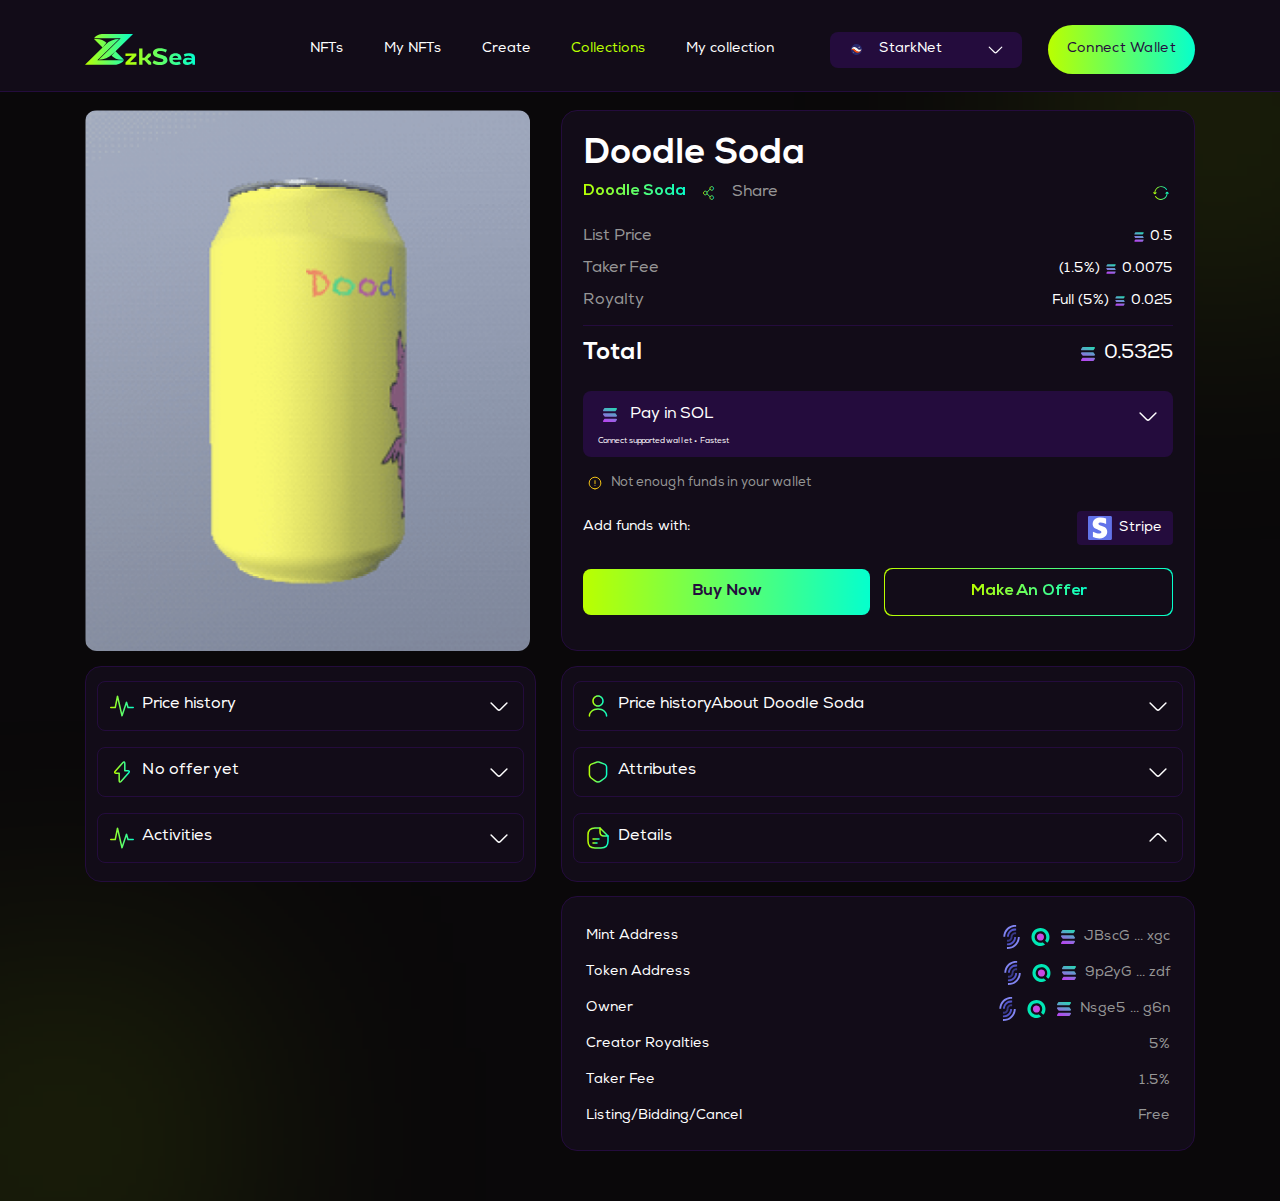
==== commit 826ea92f: "4" ====
--- a/collection.html
+++ b/collection.html
@@ -40,37 +40,47 @@
                     </span>
                   </div>
                   <div class="dropdown__content">
-                    <div class="dropdown__content-item">
-                      <p>
-                        <span>
+                    <div class="dropdown__content-items">
+                      <div class="dropdownItem">
+                        <span class="icon">
                           <img src="./images/icons/zkSync.svg" alt="">
                         </span>
-                        zkSync Era
-                      </p>
-                      <p>
-                        <span>
+                        <h6>
+                          zkSync Era
+                        </h6>
+                      </div>
+                      <div class="dropdownItem">
+                        <span class="icon">
                           <img src="./images/icons/starkNet.svg" alt="">
                         </span>
-                        StarkNet
-                      </p>
-                      <p>
-                        <span>
+                        <h6>
+                          StarkNet
+                        </h6>
+                      </div>
+                      <div class="dropdownItem">
+                        <span class="icon">
                           <img src="./images/icons/starkNet.svg" alt="">
                         </span>
-                        StarkNet Testnet
-                      </p>
-                      <p>
-                        <span>
+                        <h6>
+                          StarkNet Testnet
+                        </h6>
+                      </div>
+                      <div class="dropdownItem">
+                        <span class="icon">
                           <img src="./images/icons/zkSync.svg" alt="">
                         </span>
-                        ZkSync Era Testnet
-                      </p>
-                      <p>
-                        <span>
+                        <h6>
+                          ZkSync Era Testnet
+                        </h6>
+                      </div>
+                      <div class="dropdownItem">
+                        <span class="icon">
                           <img src="./images/icons/blockChain.svg" alt="">
                         </span>
-                        BlockChain
-                      </p>
+                        <h6>
+                          BlockChain
+                        </h6>
+                      </div>
                     </div>
                   </div>
                 </div>
@@ -205,7 +215,7 @@
                     </h6>
                   </div>
                   <p class="sm">
-                    Connect supported wallet • Fastest
+                    Connect supported wallet
                   </p>
                 </div>
                 <div class="dropdown__content-item">
@@ -218,7 +228,7 @@
                     </h6>
                   </div>
                   <p class="sm">
-                    Connect supported wallet • Fastest
+                    Connect supported wallet
                   </p>
                 </div>
                 <div class="dropdown__content-item">
@@ -231,7 +241,7 @@
                     </h6>
                   </div>
                   <p class="sm">
-                    Connect supported wallet • Fastest
+                    Connect supported wallet
                   </p>
                 </div>
               </div>
--- a/css/main.css
+++ b/css/main.css
@@ -529,6 +529,17 @@
   left: 0;
   background: #120c18;
 }
+.dropdown__content-items {
+  cursor: pointer;
+}
+.dropdown__content-item h6 {
+  -webkit-transition: 0.2s linear;
+  transition: 0.2s linear;
+}
+.dropdown__content-item P {
+  -webkit-transition: 0.2s linear;
+  transition: 0.2s linear;
+}
 .dropdown__content-item-body {
   display: -webkit-box;
   display: -ms-flexbox;
@@ -565,46 +576,6 @@
   border-radius: 8px;
   z-index: -1;
 }
-.dropdown__content p {
-  font-size: 14px;
-  font-weight: 400;
-  display: -webkit-box;
-  display: -ms-flexbox;
-  display: flex;
-  -webkit-box-align: center;
-      -ms-flex-align: center;
-          align-items: center;
-  margin-bottom: 8px;
-  cursor: pointer;
-  -webkit-transition: 0.2s linear;
-  transition: 0.2s linear;
-}
-.dropdown__content p:hover {
-  opacity: 0.8;
-}
-.dropdown__content p span {
-  width: 24px;
-  height: 24px;
-  display: -webkit-box;
-  display: -ms-flexbox;
-  display: flex;
-  -webkit-box-align: center;
-      -ms-flex-align: center;
-          align-items: center;
-  -webkit-box-pack: center;
-      -ms-flex-pack: center;
-          justify-content: center;
-  margin-right: 8px;
-}
-.dropdown__content p span img {
-  width: 100%;
-  height: 100%;
-  -o-object-fit: contain;
-     object-fit: contain;
-}
-.dropdown__content p:last-child {
-  margin-bottom: 0;
-}
 .dropdown__content.active {
   max-height: 400px;
   opacity: 1;
@@ -668,18 +639,60 @@
 }
 .dropdown.big .dropdown__content-item {
   margin-bottom: 15px;
-}
-.dropdown.big .dropdown__content-item-body {
-  margin-bottom: 6px;
-}
-.dropdown.big .dropdown__content-item-body span {
-  margin-right: 5px;
+  display: -webkit-box;
+  display: -ms-flexbox;
+  display: flex;
+  -webkit-box-align: center;
+      -ms-flex-align: center;
+          align-items: center;
+  -webkit-box-pack: justify;
+      -ms-flex-pack: justify;
+          justify-content: space-between;
+  margin-bottom: 10px;
 }
 .dropdown.big .dropdown__content-item:last-child {
   margin-bottom: 0;
 }
+.dropdown.big .dropdown__content-item-body {
+  cursor: pointer;
+}
+.dropdown.big .dropdown__content-item-body:hover h6 {
+  color: #baff00;
+}
+.dropdown.big .dropdown__content-item-body span {
+  padding-right: 5px;
+}
 .dropdown.big .dropdown__content p {
-  font-size: 8px;
+  font-size: 13px;
+  line-height: 13px;
+  cursor: pointer;
+}
+.dropdown.big .dropdown__content p:hover {
+  color: #baff00;
+}
+.dropdownItem {
+  display: -webkit-box;
+  display: -ms-flexbox;
+  display: flex;
+  -webkit-box-align: center;
+      -ms-flex-align: center;
+          align-items: center;
+  margin-bottom: 8px;
+}
+.dropdownItem:last-child {
+  margin-bottom: 0;
+}
+.dropdownItem .icon {
+  margin-right: 5px;
+}
+.dropdownItem h6 {
+  font-weight: 400;
+  -webkit-transition: 0.2s linear;
+  transition: 0.2s linear;
+  cursor: pointer;
+}
+.dropdownItem h6:hover {
+  color: #baff00;
 }
 
 .button {
@@ -816,6 +829,9 @@
   -o-object-fit: cover;
      object-fit: cover;
 }
+.button--icon:hover {
+  opacity: 0.7;
+}
 
 .icon {
   display: -webkit-box;
@@ -1467,7 +1483,7 @@
      object-fit: contain;
 }
 .header__inner-logo:hover {
-  opacity: 0.8;
+  opacity: 0.7;
 }
 .header__inner-buttons {
   display: -webkit-box;
@@ -1531,6 +1547,7 @@
   padding: 16px 19px;
   font-size: 14px;
   letter-spacing: 0.3px;
+  font-weight: 400;
 }
 .header .dropdown {
   margin-right: 26px;
@@ -1605,6 +1622,9 @@
           animation-duration: 0.3s;
 }
 
+.grid {
+  padding-bottom: 20px;
+}
 .grid__inner {
   display: -webkit-box;
   display: -ms-flexbox;
@@ -2836,6 +2856,7 @@
 }
 .productDetailsInfo__row .button--border {
   margin-right: 1px;
+  background: #120c18;
 }
 .productDetailsInfo__row .button--border span {
   background: -webkit-gradient(linear, left top, right top, from(#baff00), to(#06ffcc));
@@ -2844,6 +2865,7 @@
   -webkit-text-fill-color: transparent;
   background-clip: text;
   text-fill-color: transparent;
+  line-height: 18px;
 }
 .productDetailsInfo__row .button--border:after, .productDetailsInfo__row .button--border:before {
   border-radius: 8px;
@@ -3099,6 +3121,9 @@
   .controls__inner-tools {
     padding: 20px 15px;
   }
+  .controls__inner-tools-filter {
+    width: calc(60% - 5px);
+  }
 
   .gridProduct {
     width: calc(25% - 10px);
@@ -3184,6 +3209,10 @@
     font-size: 12px;
     line-height: 12px;
   }
+  .dropdown.big .dropdown__content p {
+    font-size: 12px;
+    line-height: 12px;
+  }
   .input input {
     padding: 12px 14px;
     font-size: 14px;
@@ -3224,6 +3253,23 @@
   }
   .input--search input {
     padding: 10px 15px;
+    font-size: 12px;
+    line-height: 12px;
+  }
+  .input--search input::-webkit-input-placeholder {
+    font-size: 12px;
+  }
+  .input--search input::-moz-placeholder {
+    font-size: 12px;
+  }
+  .input--search input:-ms-input-placeholder {
+    font-size: 12px;
+  }
+  .input--search input::-ms-input-placeholder {
+    font-size: 12px;
+  }
+  .input--search input::placeholder {
+    font-size: 12px;
   }
 
   .signIn__inner {
@@ -3497,6 +3543,9 @@
     line-height: 14px;
     padding: 12px 20px;
   }
+  .productDetailsInfo__row .button--border span {
+    line-height: 16px;
+  }
   .productDetails h2 {
     font-size: 26px;
     line-height: 26px;
@@ -3623,8 +3672,9 @@
             flex-direction: column;
   }
   .tab__inner-column {
-    margin-top: 15px;
     width: 100%;
+    max-width: 550px;
+    margin: 15px auto 0;
   }
   .tab__inner-column:first-child {
     width: 100%;
@@ -3633,9 +3683,15 @@
     font-size: 14px;
     line-height: 14px;
   }
+  .tabItem__contents-item {
+    border: none;
+  }
   .tabItem__contents-item p {
     font-size: 13px;
     line-height: 13px;
+  }
+  .tabItem__contents-item.active {
+    border: 1px solid #240c3d;
   }
 }
 @media (max-width: 680px) {
@@ -3961,6 +4017,9 @@
     line-height: 13px;
     padding: 10px;
   }
+  .productDetailsInfo__row .button--border span {
+    line-height: 15px;
+  }
   .productDetails h2 {
     font-size: 24px;
     line-height: 24px;
@@ -4068,6 +4127,15 @@
     right: 10px;
   }
 
+  .dropdown.big .dropdown__content h6 {
+    font-size: 11px;
+    line-height: 11px;
+  }
+  .dropdown.big .dropdown__content p {
+    font-size: 11px;
+    line-height: 11px;
+  }
+
   .tab__inner-column {
     margin-top: 15px;
     width: 100%;
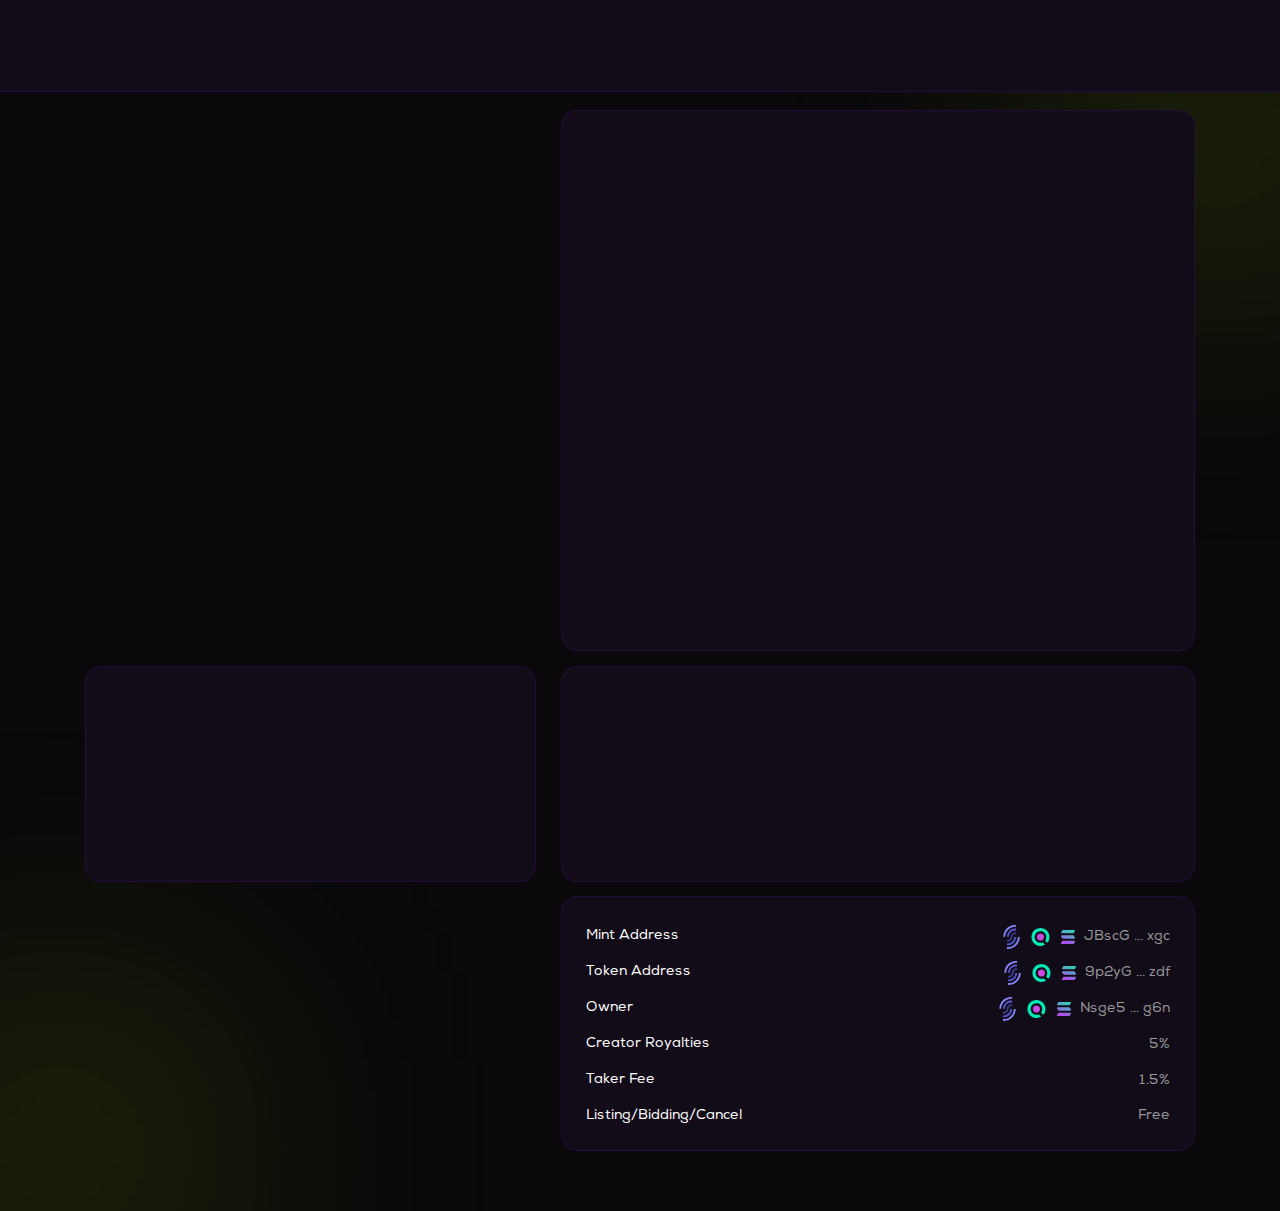
==== commit 200a70ad: "7" ====
--- a/collection.html
+++ b/collection.html
@@ -16,20 +16,23 @@
     <header class="header" id="header">
       <div class="autoContainer">
         <div class="header__inner">
-          <a href="./index.html" class="header__inner-logo">
+          <a href="./index.html" class="header__inner-logo wow fadeInUp" data-wow-duration=".3s" data-wow-delay=".1s">
             <img src="./images/icons/logo.svg" alt="">
           </a>
           <nav class="nav" id="menu">
             <div class="nav__inner">
               <div class="nav__inner-links">
-                <a href="./index.html">NFTs</a>
-                <a href="./myNfts.html">My NFTs</a>
-                <a href="./createCollection.html">Create</a>
-                <a href="./collection.html" class="active">Collections</a>
-                <a href="#">My collection</a>
+                <a href="./index.html" class="wow fadeInUp" data-wow-duration=".3s" data-wow-delay=".14s">NFTs</a>
+                <a href="./myNfts.html" class="wow fadeInUp" data-wow-duration=".3s" data-wow-delay=".17s">My
+                  NFTs</a>
+                <a href="./createCollection.html" class="wow fadeInUp" data-wow-duration=".3s"
+                  data-wow-delay=".2s">Create</a>
+                <a href="./collection.html" class="active wow fadeInUp" data-wow-duration=".3s"
+                  data-wow-delay=".24s">Collections</a>
+                <a href="#" class="wow fadeInUp" data-wow-duration=".3s" data-wow-delay=".27s">My collection</a>
               </div>
               <div class="nav__inner-buttons">
-                <div class="dropdown">
+                <div class="dropdown wow fadeInUp" data-wow-duration=".3s" data-wow-delay=".3s">
                   <div class="dropdown__button">
                     <span>
                       <img src="./images/icons/starkNet.svg" alt="">
@@ -84,13 +87,13 @@
                     </div>
                   </div>
                 </div>
-                <button class="button--primary">
+                <button class=" button--primary wow fadeInUp" data-wow-duration=".3s" data-wow-delay=".37s">
                   Connect Wallet
                 </button>
               </div>
             </div>
           </nav>
-          <div class="burger" id="menuBtn">
+          <div class="burger wow fadeInUp" id="menuBtn" data-wow-duration=".3s" data-wow-delay=".2s">
             <span></span>
           </div>
         </div>
@@ -102,13 +105,13 @@
     <section class="productDetails">
       <div class="autoContainer">
         <div class="productDetails__inner">
-          <div class="productDetails__inner-image">
+          <div class="productDetails__inner-image wow fadeIn" data-wow-duration=".3s" data-wow-delay=".1s">
             <div class="ratioImage">
               <img src="./images/cartProduct.png" alt="">
             </div>
           </div>
           <div class="productDetails__inner-info">
-            <div class="productDetailsInfo__header">
+            <div class="productDetailsInfo__header wow fadeInUp" data-wow-duration=".3s" data-wow-delay=".14s">
               <h2>
                 Doodle Soda
               </h2>
@@ -129,7 +132,7 @@
                 </button>
               </div>
             </div>
-            <div class="productDetailsInfo__row">
+            <div class="productDetailsInfo__row wow fadeInUp" data-wow-duration=".3s" data-wow-delay=".17s">
               <h5>
                 List Price
               </h5>
@@ -142,7 +145,7 @@
                 </p>
               </div>
             </div>
-            <div class="productDetailsInfo__row">
+            <div class="productDetailsInfo__row wow fadeInUp" data-wow-duration=".3s" data-wow-delay=".2s">
               <h5>
                 Taker Fee
               </h5>
@@ -158,7 +161,7 @@
                 </p>
               </div>
             </div>
-            <div class="productDetailsInfo__row">
+            <div class="productDetailsInfo__row wow fadeInUp" data-wow-duration=".3s" data-wow-delay=".24s">
               <h5>
                 Royalty
               </h5>
@@ -174,7 +177,7 @@
                 </p>
               </div>
             </div>
-            <div class="productDetailsInfo__row big">
+            <div class="productDetailsInfo__row big wow fadeInUp" data-wow-duration=".3s" data-wow-delay=".27s">
               <h5>
                 Total
               </h5>
@@ -187,7 +190,7 @@
                 </p>
               </div>
             </div>
-            <div class="dropdown big">
+            <div class="dropdown big wow fadeInUp" data-wow-duration=".3s" data-wow-delay=".3s">
               <div class="dropdown__button">
                 <div class="dropdown__button-body">
                   <span class="icon">
@@ -246,7 +249,7 @@
                 </div>
               </div>
             </div>
-            <div class="productDetailsInfo__row">
+            <div class="productDetailsInfo__row wow fadeInUp" data-wow-duration=".3s" data-wow-delay=".34s">
               <div class="productDetailsInfo__row-body sm">
                 <span class="icon">
                   <img src="./images/icons/infoYellow.svg" alt="">
@@ -256,7 +259,7 @@
                 </h5>
               </div>
             </div>
-            <div class="productDetailsInfo__row">
+            <div class="productDetailsInfo__row wow fadeInUp" data-wow-duration=".3s" data-wow-delay=".37s">
               <h6>
                 Add funds with:
               </h6>
@@ -269,7 +272,7 @@
                 </p>
               </div>
             </div>
-            <div class="productDetailsInfo__row">
+            <div class="productDetailsInfo__row wow fadeInUp" data-wow-duration=".3s" data-wow-delay=".4s">
               <button class="button button--primary">
                 Buy Now
               </button>
@@ -292,7 +295,8 @@
           <div class="tab__inner-column">
             <div class="tabItem">
               <div class="tabItem__buttons">
-                <div class="tabItem__buttons-body tabBtn" data-tab="#tab-1">
+                <div class="tabItem__buttons-body tabBtn wow fadeInUp" data-tab="#tab-1" data-wow-duration=".3s"
+                  data-wow-delay=".1s">
                   <span class="icon">
                     <img src="./images/icons/pulse.svg" alt="">
                   </span>
@@ -303,7 +307,8 @@
                     <img src="./images/icons/arrow-down.svg" alt="">
                   </span>
                 </div>
-                <div class="tabItem__buttons-body tabBtn" data-tab="#tab-2">
+                <div class="tabItem__buttons-body tabBtn wow fadeInUp" data-tab="#tab-2" data-wow-duration=".3s"
+                  data-wow-delay=".14s">
                   <span class="icon">
                     <img src="./images/icons/flash.svg" alt="">
                   </span>
@@ -314,7 +319,8 @@
                     <img src="./images/icons/arrow-down.svg" alt="">
                   </span>
                 </div>
-                <div class="tabItem__buttons-body tabBtn" data-tab="#tab-3">
+                <div class="tabItem__buttons-body tabBtn wow fadeInUp" data-tab="#tab-3" data-wow-duration=".3s"
+                  data-wow-delay=".17s">
                   <span class="icon">
                     <img src="./images/icons/pulse.svg" alt="">
                   </span>
@@ -582,7 +588,8 @@
           <div class="tab__inner-column">
             <div class="tabItem">
               <div class="tabItem__buttons">
-                <div class="tabItem__buttons-body tabBtn" data-tab="#tab-4">
+                <div class="tabItem__buttons-body tabBtn wow fadeInUp" data-tab="#tab-4" data-wow-duration=".3s"
+                  data-wow-delay=".2s">
                   <span class="icon">
                     <img src="./images/icons/user.svg" alt="">
                   </span>
@@ -593,7 +600,8 @@
                     <img src="./images/icons/arrow-down.svg" alt="">
                   </span>
                 </div>
-                <div class="tabItem__buttons-body tabBtn" data-tab="#tab-5">
+                <div class="tabItem__buttons-body tabBtn wow fadeInUp" data-tab="#tab-5" data-wow-duration=".3s"
+                  data-wow-delay=".24s">
                   <span class="icon">
                     <img src="./images/icons/shield.svg" alt="">
                   </span>
@@ -604,7 +612,8 @@
                     <img src="./images/icons/arrow-down.svg" alt="">
                   </span>
                 </div>
-                <div class="tabItem__buttons-body tabBtn active" data-tab="#tab-6">
+                <div class="tabItem__buttons-body tabBtn wow fadeInUp active" data-tab="#tab-6" data-wow-duration=".3s"
+                  data-wow-delay=".27s">
                   <span class="icon">
                     <img src="./images/icons/details.svg" alt="">
                   </span>
@@ -886,7 +895,7 @@
     <!-- #signIn start -->
     <div class="signIn">
       <div class="autoContainer">
-        <div class="signIn__inner">
+        <div class="signIn__inner wow fadeInRight" data-wow-duration=".3s" data-wow-delay=".2s">
           <div class="signIn__inner-header">
             <div class="signIn__inner-header-avatar">
               <span>
@@ -1019,10 +1028,12 @@
         </div>
       </div>
     </div>
+    <!-- #signIn end -->
 
   </div>
-
   <!-- #signIn end -->
+  <script src="js/jquery.js"></script>
+  <script src="js/wow.js"></script>
   <script src="js/main.js"></script>
   <!-- Svg start -->
   <svg style="display: none">
--- a/css/main.css
+++ b/css/main.css
@@ -59,6 +59,36 @@
             transform: scale(1);
   }
 }
+@-webkit-keyframes zoomInUp {
+  from {
+    opacity: 0;
+    -webkit-transform: translateY(20%) scale(0.9);
+            transform: translateY(20%) scale(0.9);
+  }
+  30% {
+    opacity: 1;
+  }
+  to {
+    opacity: 1;
+    -webkit-transform: translateY(0) scale(0.9);
+            transform: translateY(0) scale(0.9);
+  }
+}
+@keyframes zoomInUp {
+  from {
+    opacity: 0;
+    -webkit-transform: translateY(20%) scale(0.9);
+            transform: translateY(20%) scale(0.9);
+  }
+  30% {
+    opacity: 1;
+  }
+  to {
+    opacity: 1;
+    -webkit-transform: translateY(0) scale(0.9);
+            transform: translateY(0) scale(0.9);
+  }
+}
 @-webkit-keyframes fadeInUp {
   from {
     opacity: 0;
@@ -81,6 +111,54 @@
     opacity: 1;
     -webkit-transform: translateY(0);
             transform: translateY(0);
+  }
+}
+@-webkit-keyframes fadeInRight {
+  0% {
+    opacity: 0;
+    -webkit-transform: translate3d(25%, 0, 0);
+    transform: translate3d(25%, 0, 0);
+  }
+  to {
+    opacity: 1;
+    -webkit-transform: translateZ(0);
+    transform: translateZ(0);
+  }
+}
+@keyframes fadeInRight {
+  0% {
+    opacity: 0;
+    -webkit-transform: translate3d(25%, 0, 0);
+    transform: translate3d(25%, 0, 0);
+  }
+  to {
+    opacity: 1;
+    -webkit-transform: translateZ(0);
+    transform: translateZ(0);
+  }
+}
+@-webkit-keyframes fadeInLeft {
+  0% {
+    opacity: 0;
+    -webkit-transform: translate3d(-25%, 0, 0);
+    transform: translate3d(-25%, 0, 0);
+  }
+  to {
+    opacity: 1;
+    -webkit-transform: translateZ(0);
+    transform: translateZ(0);
+  }
+}
+@keyframes fadeInLeft {
+  0% {
+    opacity: 0;
+    -webkit-transform: translate3d(-25%, 0, 0);
+    transform: translate3d(-25%, 0, 0);
+  }
+  to {
+    opacity: 1;
+    -webkit-transform: translateZ(0);
+    transform: translateZ(0);
   }
 }
 @-webkit-keyframes sticky {
@@ -373,7 +451,7 @@
       -ms-flex-direction: column;
           flex-direction: column;
   overflow: hidden;
-  padding-top: 110px;
+  padding: 110px 0 60px 0;
   min-height: 100%;
   position: relative;
 }
@@ -449,7 +527,6 @@
   padding: 5px 16px;
   background-color: #240c3d;
   border-radius: 8px;
-  max-width: 192px;
   cursor: pointer;
   -webkit-transition: 0.3s linear;
   transition: 0.3s linear;
@@ -457,6 +534,7 @@
   border: 1px solid transparent;
   -webkit-box-sizing: border-box;
           box-sizing: border-box;
+  min-width: 195px;
 }
 .dropdown__button:hover {
   border-color: #baff00;
@@ -482,7 +560,7 @@
      object-fit: contain;
 }
 .dropdown__button span.arrow {
-  margin: 0 0 0 44px;
+  margin: 0 0 0 auto;
   -webkit-transition: 0.2s linear;
   transition: 0.2s linear;
 }
@@ -728,6 +806,7 @@
   background-position: 50%;
   -webkit-transition: 0.3s ease-out;
   transition: 0.3s ease-out;
+  font-weight: 700;
 }
 .button--primary:hover {
   opacity: 0.8;
@@ -1622,9 +1701,6 @@
           animation-duration: 0.3s;
 }
 
-.grid {
-  padding-bottom: 20px;
-}
 .grid__inner {
   display: -webkit-box;
   display: -ms-flexbox;
@@ -1659,6 +1735,18 @@
   background: -webkit-gradient(linear, left top, right top, color-stop(-95.48%, rgba(186, 255, 0, 0.19)), color-stop(4.52%, rgba(6, 255, 204, 0.28)));
   background: linear-gradient(90deg, rgba(186, 255, 0, 0.19) -95.48%, rgba(6, 255, 204, 0.28) 4.52%);
   border-radius: 8px;
+  z-index: -3;
+}
+.gridProduct::after {
+  content: "";
+  width: 100%;
+  height: 100%;
+  position: absolute;
+  top: 0;
+  left: 0;
+  z-index: 1;
+  background: #0e0c0e;
+  border-radius: 8px;
   z-index: -1;
 }
 .gridProduct__image {
@@ -1766,6 +1854,18 @@
   z-index: 1;
   background: -webkit-gradient(linear, left top, right top, from(rgba(186, 255, 0, 0.19)), to(rgba(6, 255, 204, 0.28)));
   background: linear-gradient(90deg, rgba(186, 255, 0, 0.19) 0%, rgba(6, 255, 204, 0.28) 100%);
+  border-radius: 8px;
+  z-index: -2;
+}
+.gridNft::after {
+  content: "";
+  width: 100%;
+  height: 100%;
+  position: absolute;
+  top: 0;
+  left: 0;
+  z-index: 1;
+  background: #151315;
   border-radius: 8px;
   z-index: -1;
 }
@@ -2865,7 +2965,6 @@
   -webkit-text-fill-color: transparent;
   background-clip: text;
   text-fill-color: transparent;
-  line-height: 18px;
 }
 .productDetailsInfo__row .button--border:after, .productDetailsInfo__row .button--border:before {
   border-radius: 8px;
@@ -2887,9 +2986,6 @@
   margin-bottom: 10px;
 }
 
-.tab {
-  padding-bottom: 50px;
-}
 .tab__inner {
   display: -webkit-box;
   display: -ms-flexbox;
@@ -3329,18 +3425,21 @@
         -ms-flex-direction: column;
             flex-direction: column;
     margin-right: 0;
-    -webkit-box-pack: center;
-        -ms-flex-pack: center;
-            justify-content: center;
-    -webkit-box-align: center;
-        -ms-flex-align: center;
-            align-items: center;
+    -webkit-box-pack: unset;
+        -ms-flex-pack: unset;
+            justify-content: unset;
+    -webkit-box-align: start;
+        -ms-flex-align: start;
+            align-items: flex-start;
     width: 100%;
+    gap: 10px;
+    margin-bottom: 20px;
   }
   .header .nav__inner-links a {
-    margin: 0 0 30px 0;
+    margin: 0;
+    padding: 5px 0;
     font-size: 14px;
-    line-height: 14px;
+    line-height: 1.2;
   }
   .header .nav__inner-buttons {
     -webkit-box-orient: vertical;
@@ -3355,8 +3454,21 @@
         -ms-flex-pack: center;
             justify-content: center;
   }
+  .header .nav__inner-buttons .button--primary {
+    width: 100%;
+  }
   .header .nav__inner-buttons .dropdown {
+    width: 100%;
     margin: 0 0 30px 0;
+  }
+  .header .nav__inner-buttons .dropdown__content {
+    position: unset;
+    padding-top: 0;
+    padding-bottom: 0;
+  }
+  .header .nav__inner-buttons .dropdown__content.active {
+    padding-top: 15px;
+    padding-bottom: 15px;
   }
   .header .nav.active {
     pointer-events: all;
@@ -3543,9 +3655,6 @@
     line-height: 14px;
     padding: 12px 20px;
   }
-  .productDetailsInfo__row .button--border span {
-    line-height: 16px;
-  }
   .productDetails h2 {
     font-size: 26px;
     line-height: 26px;
